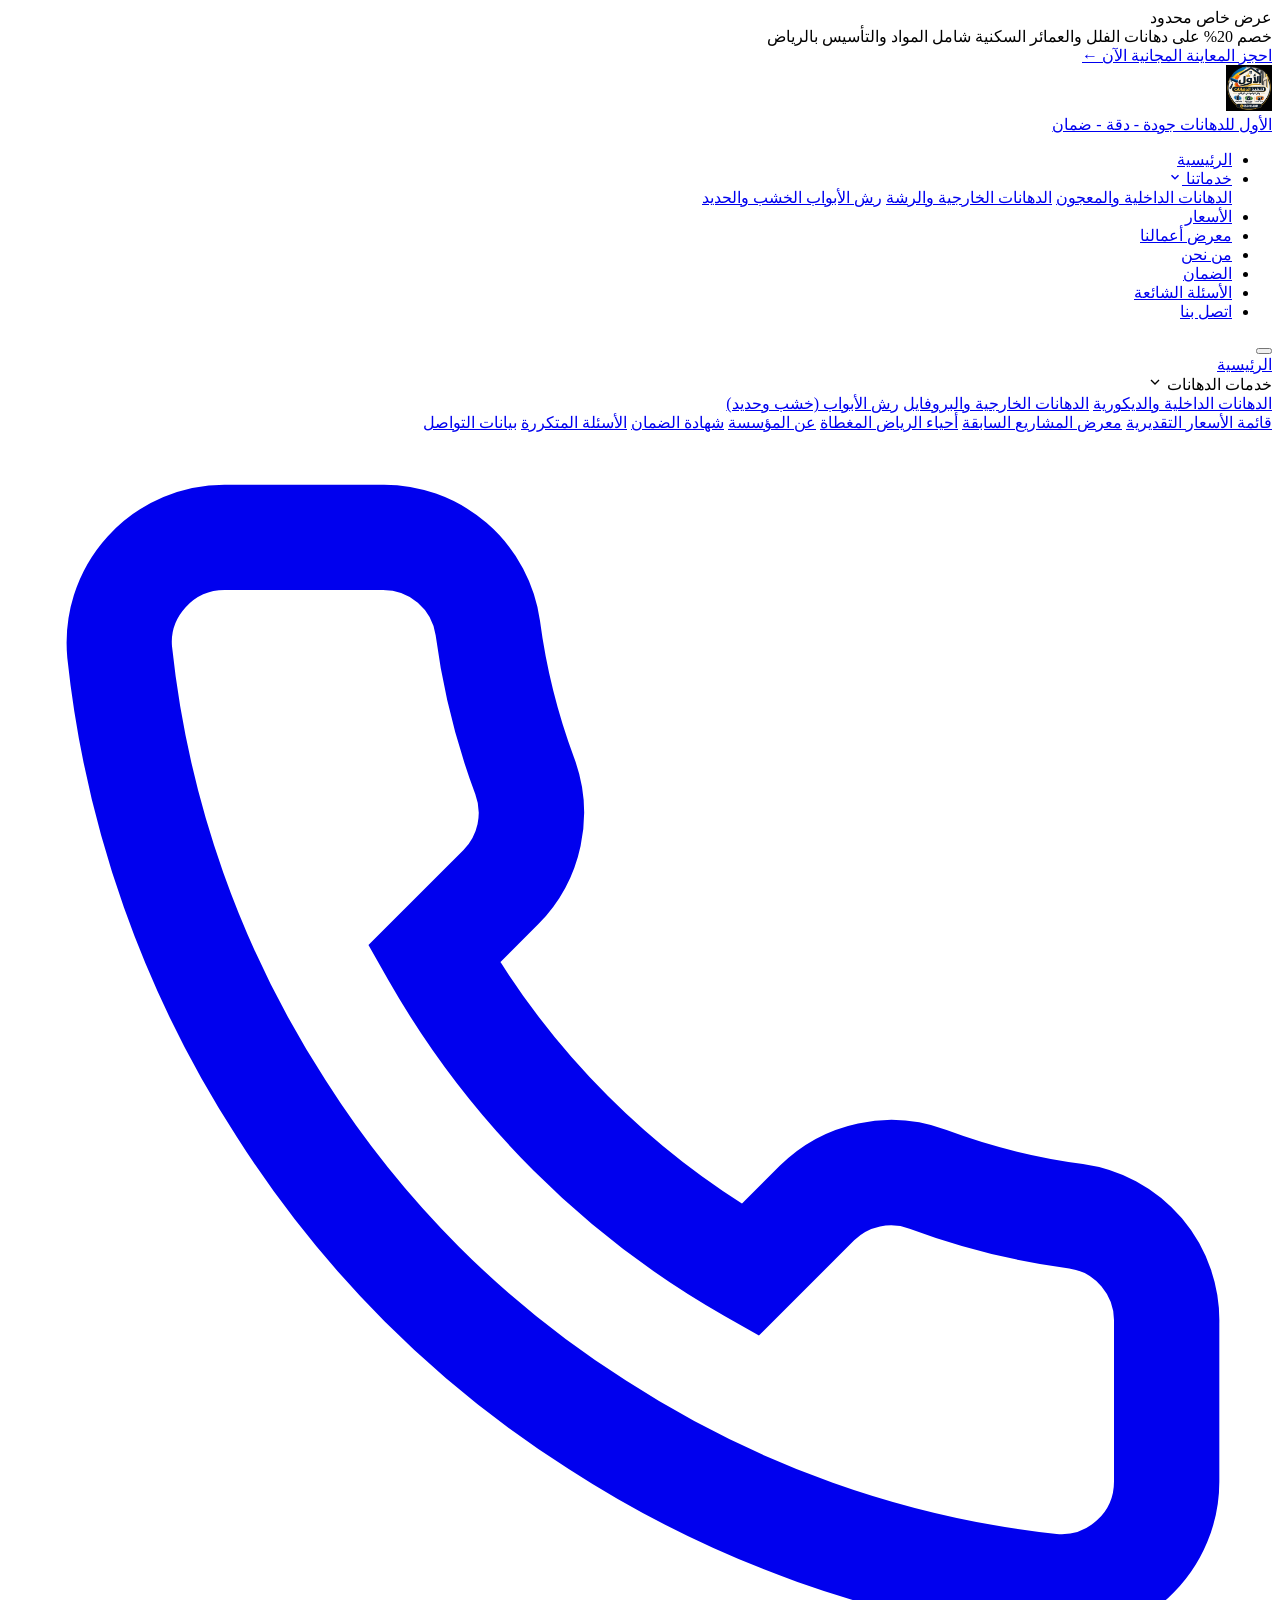
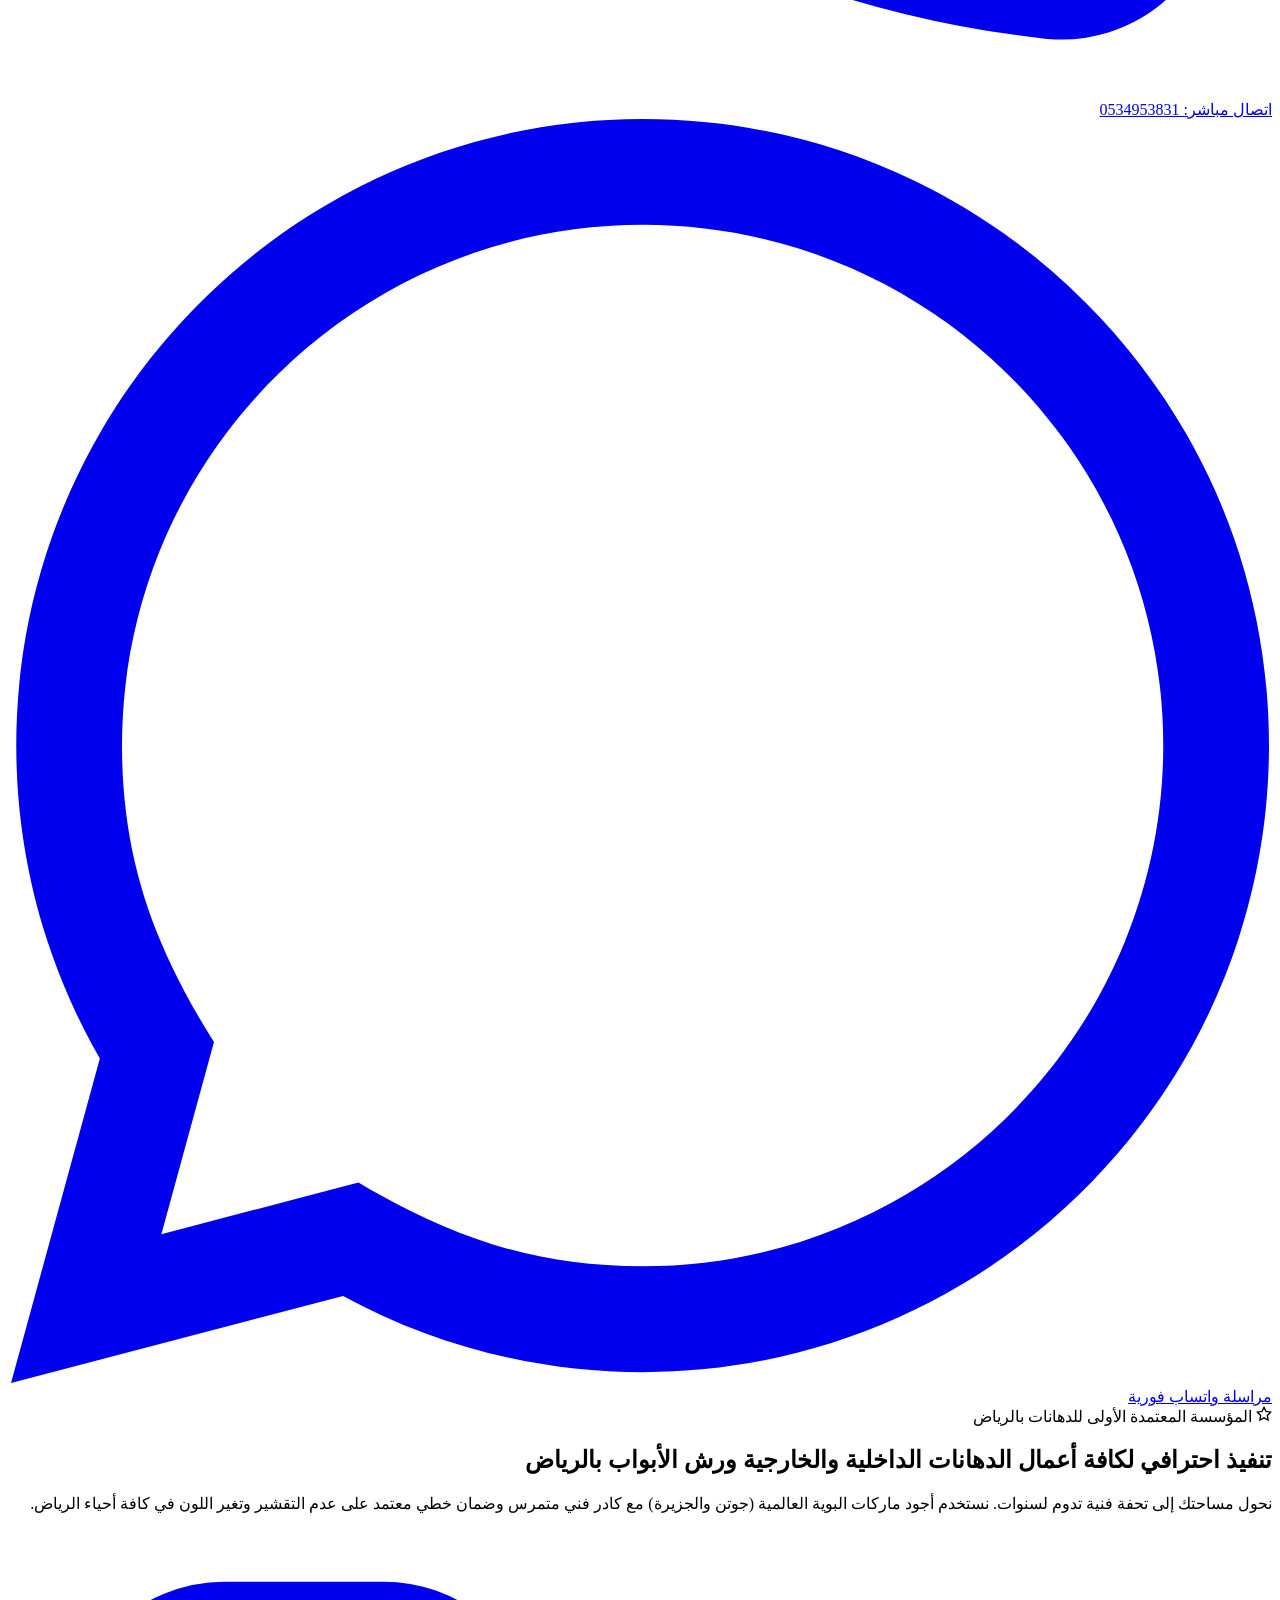
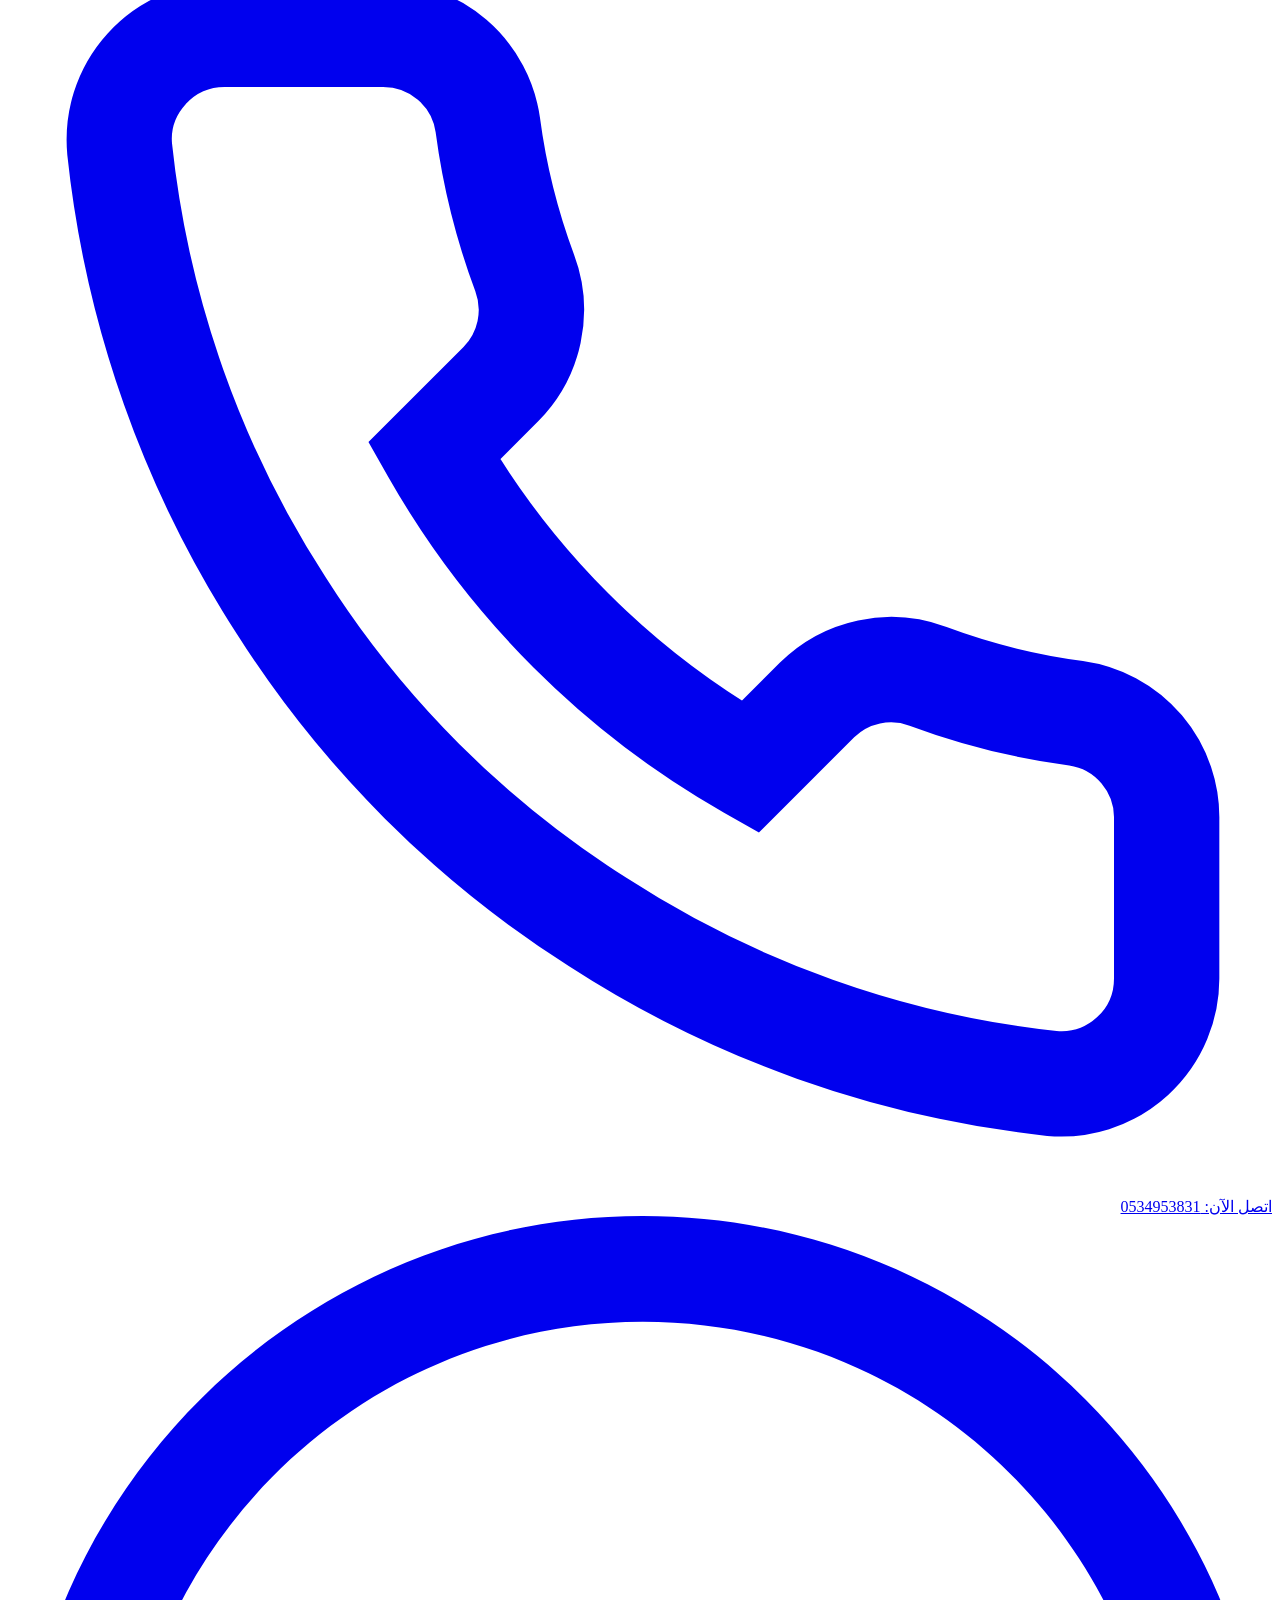
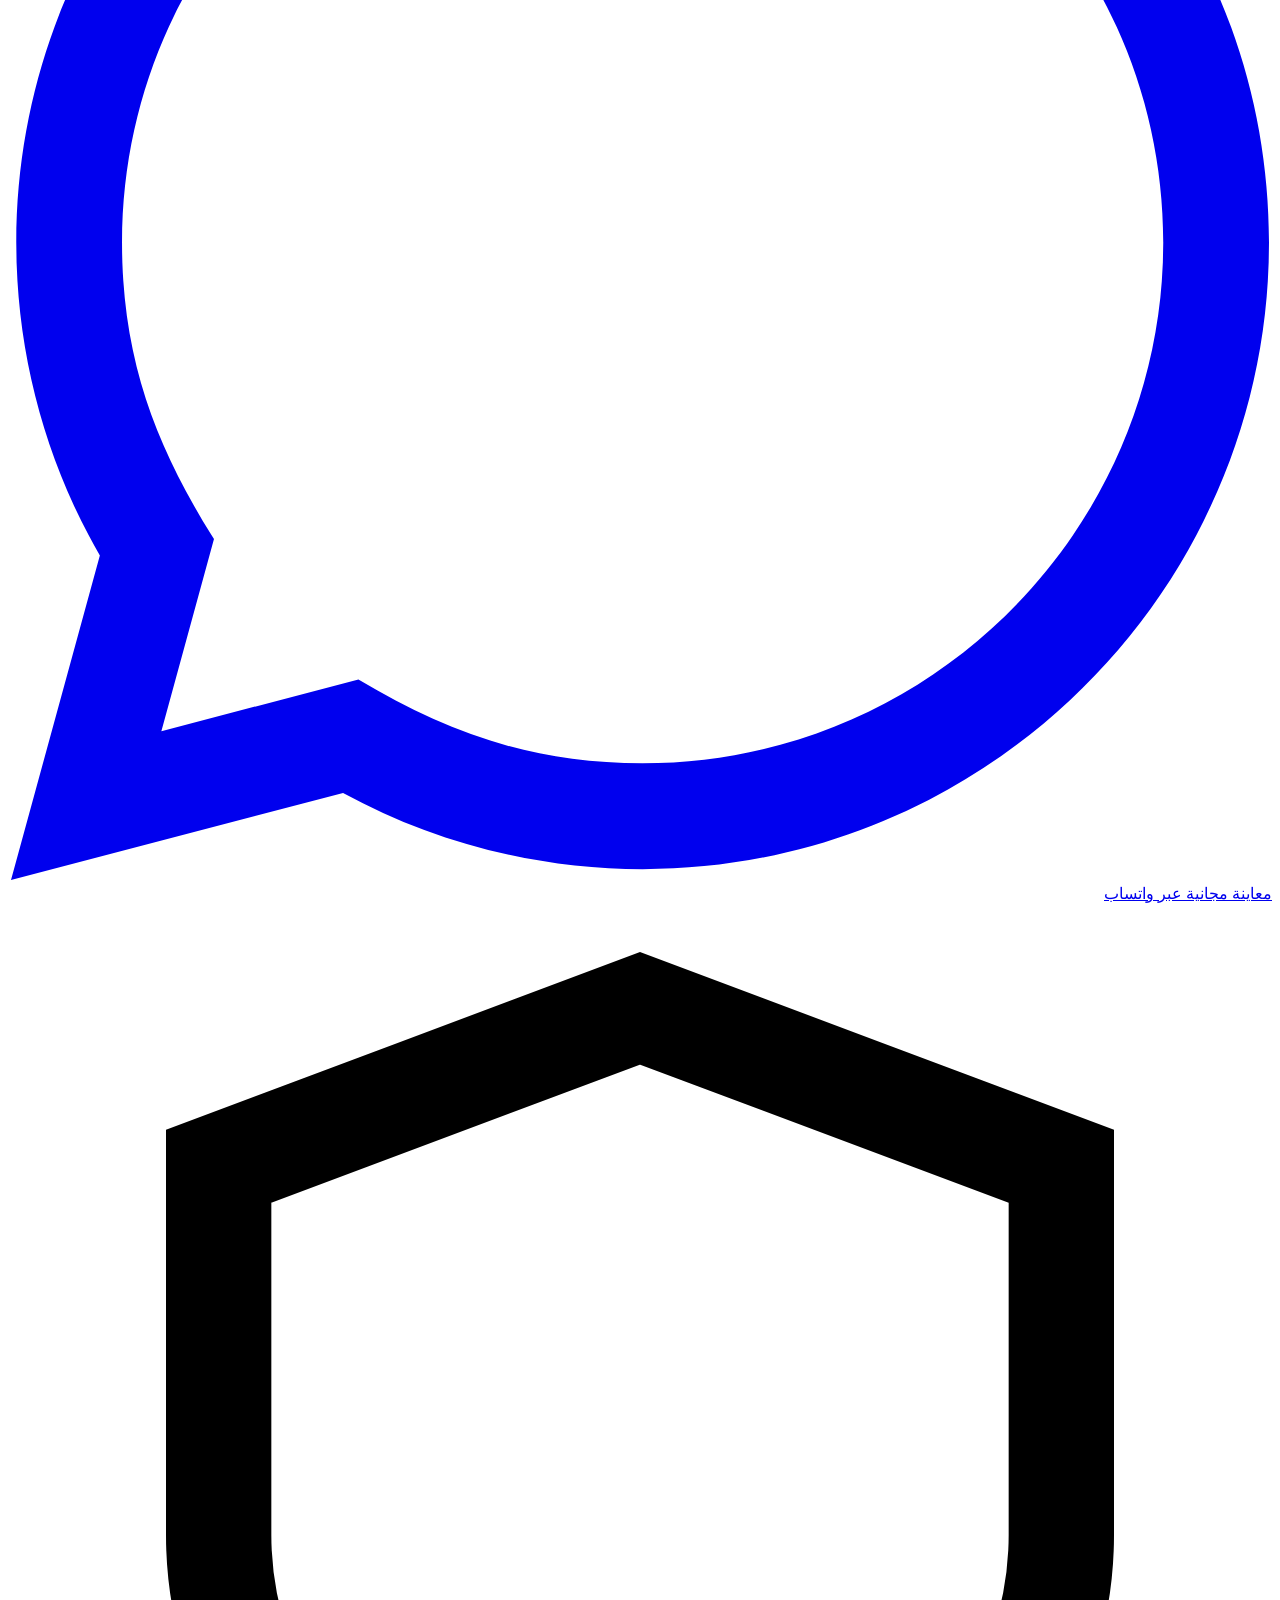
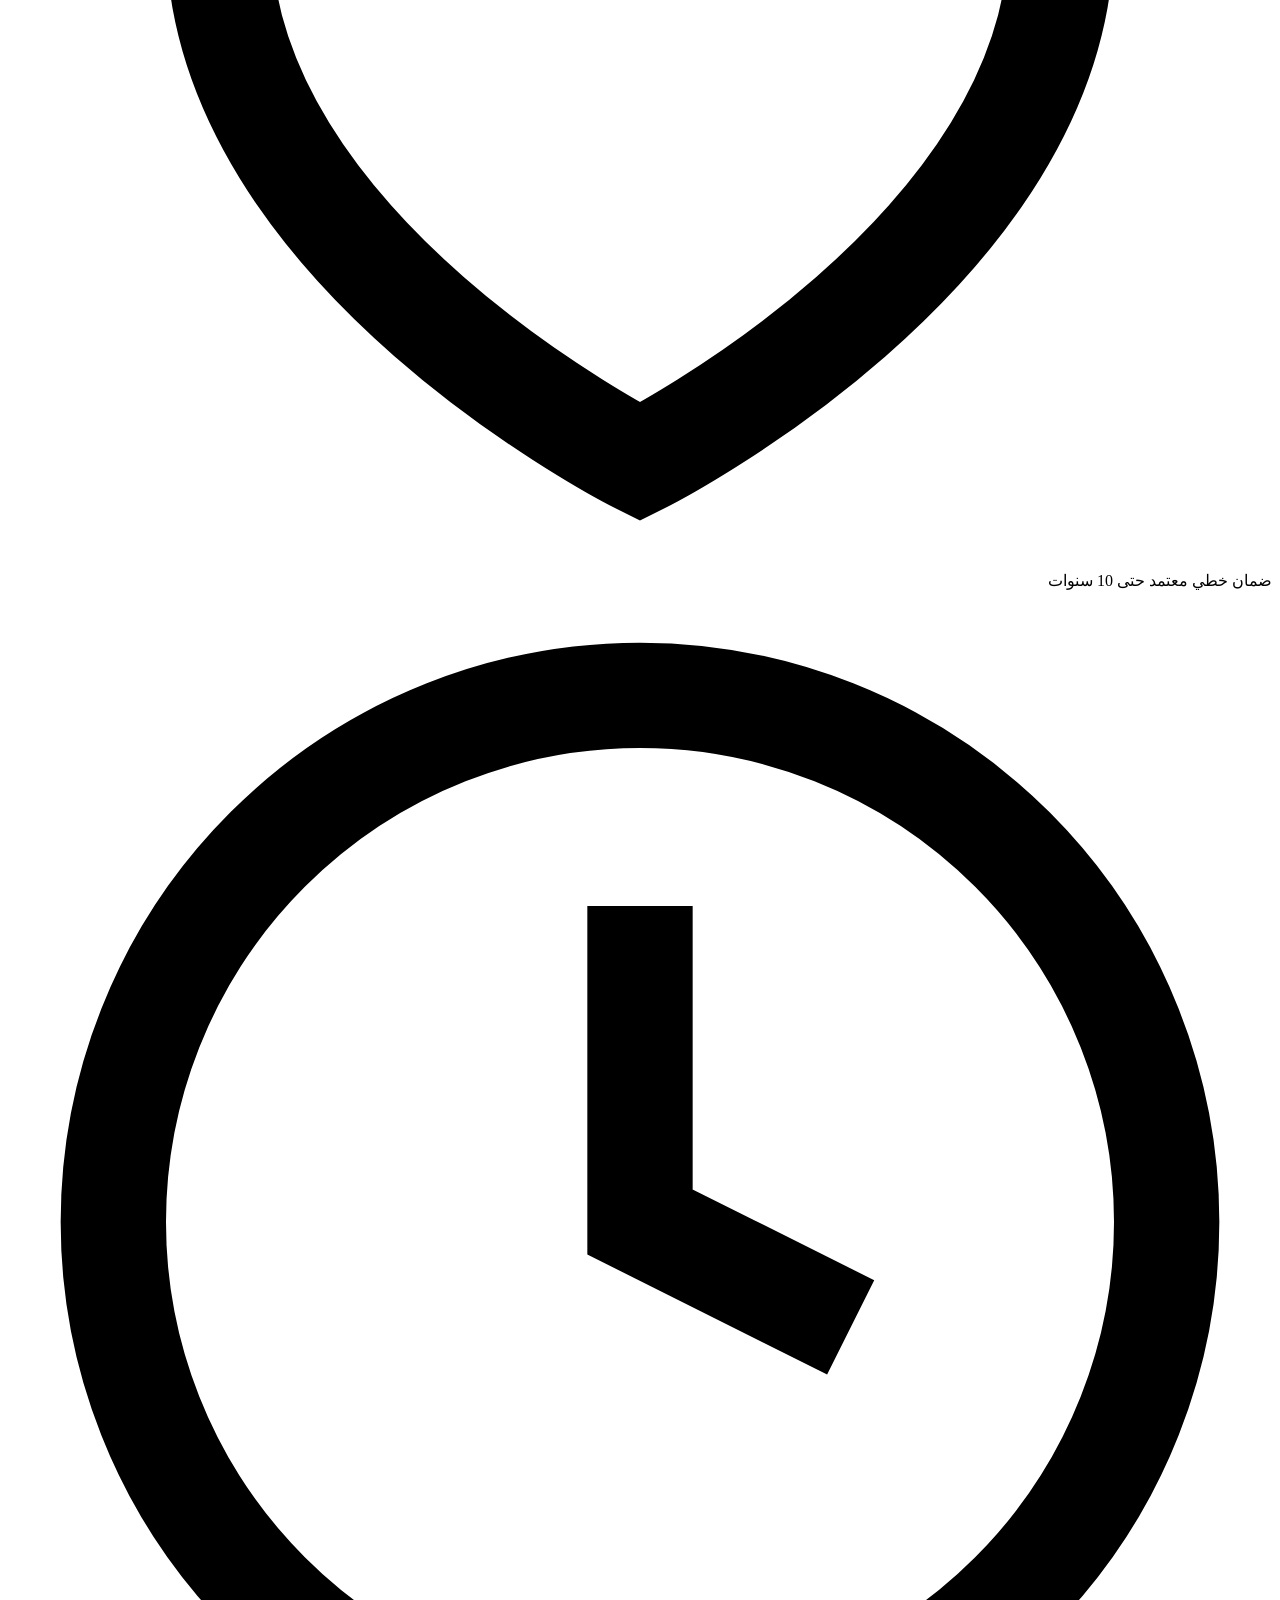
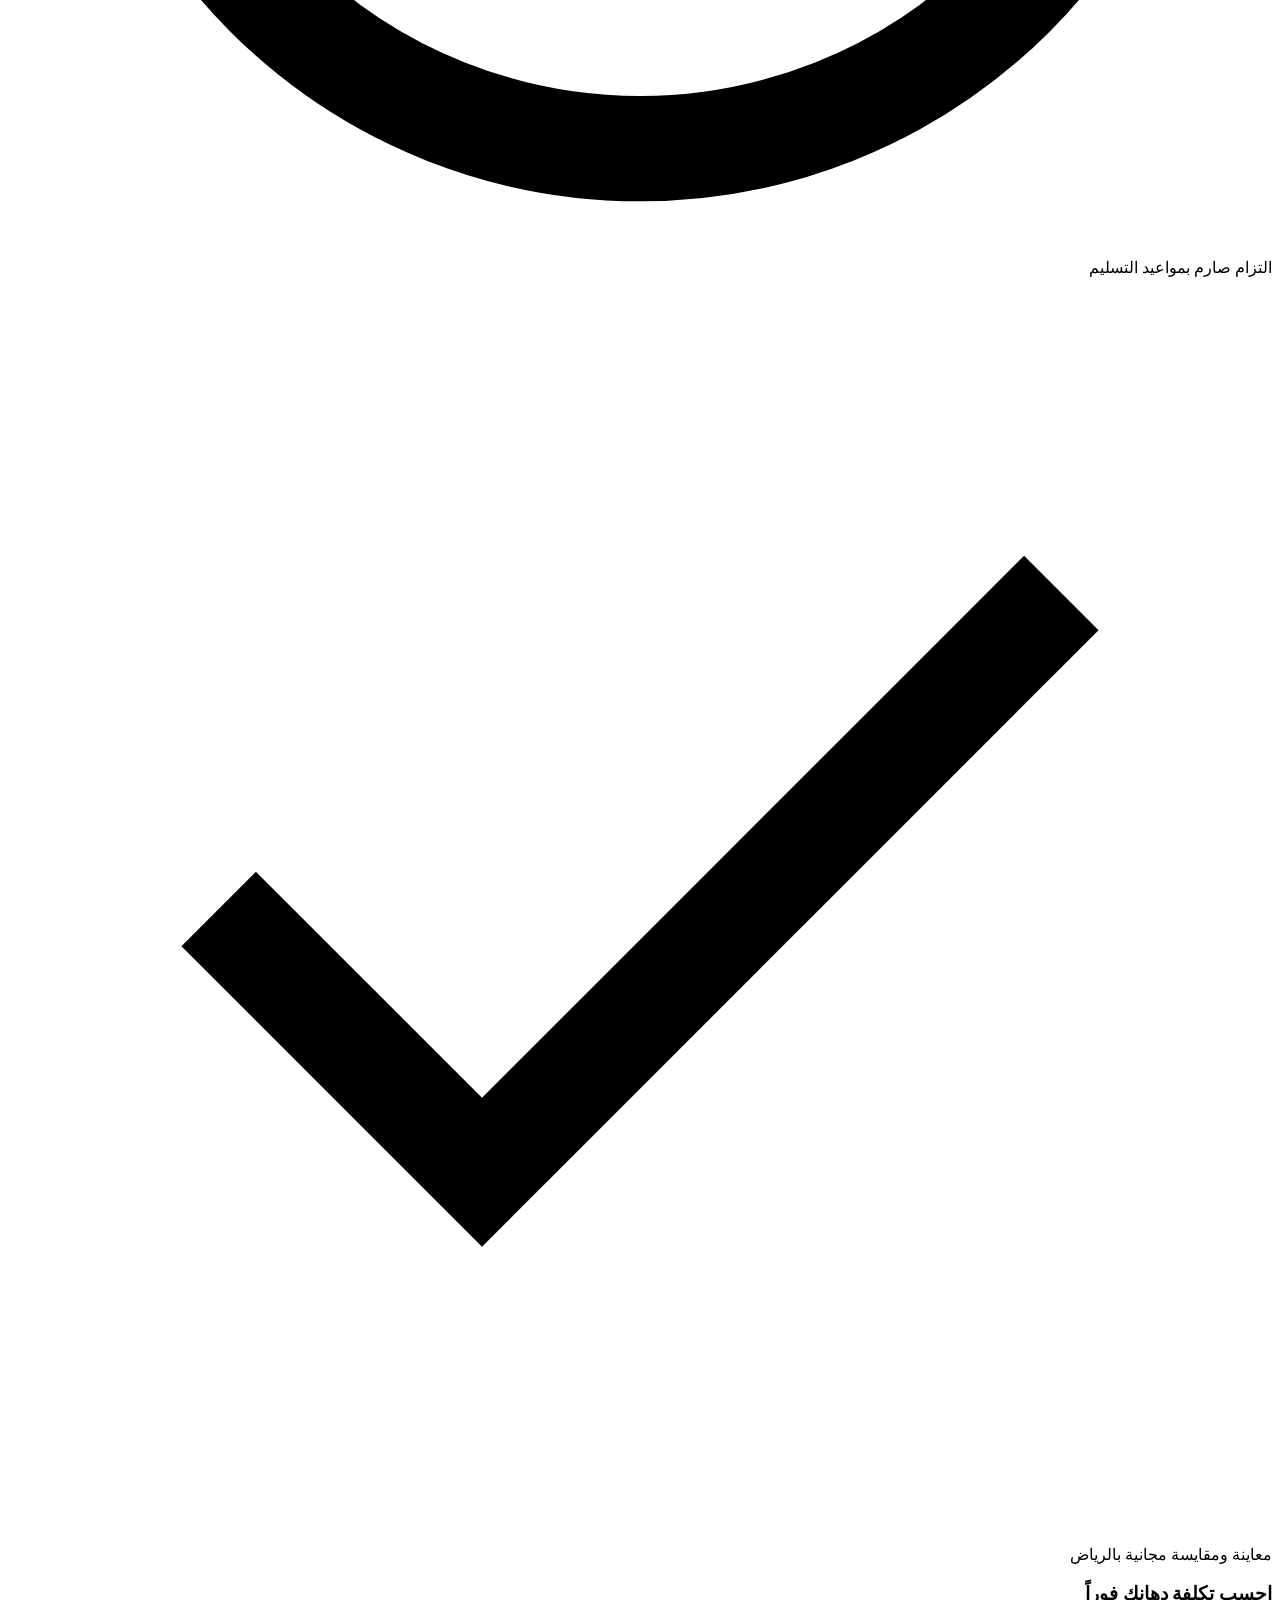
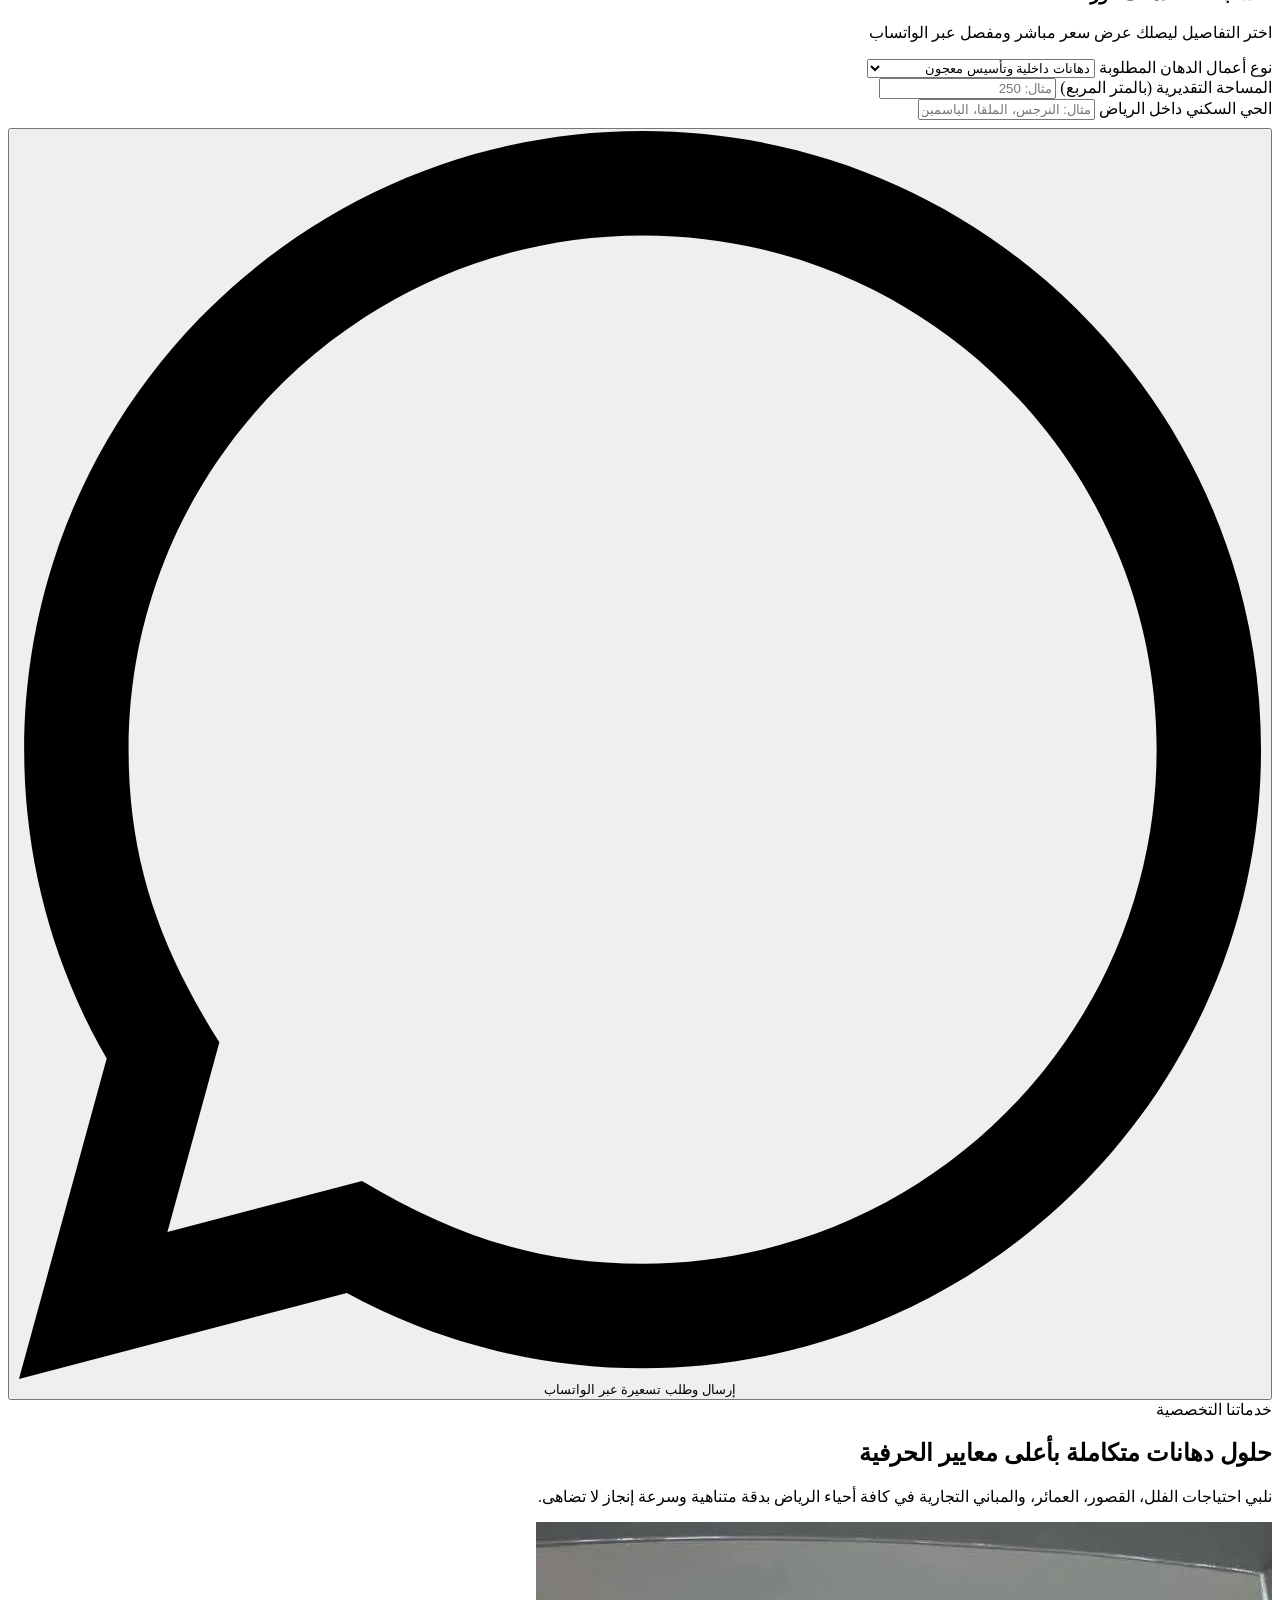
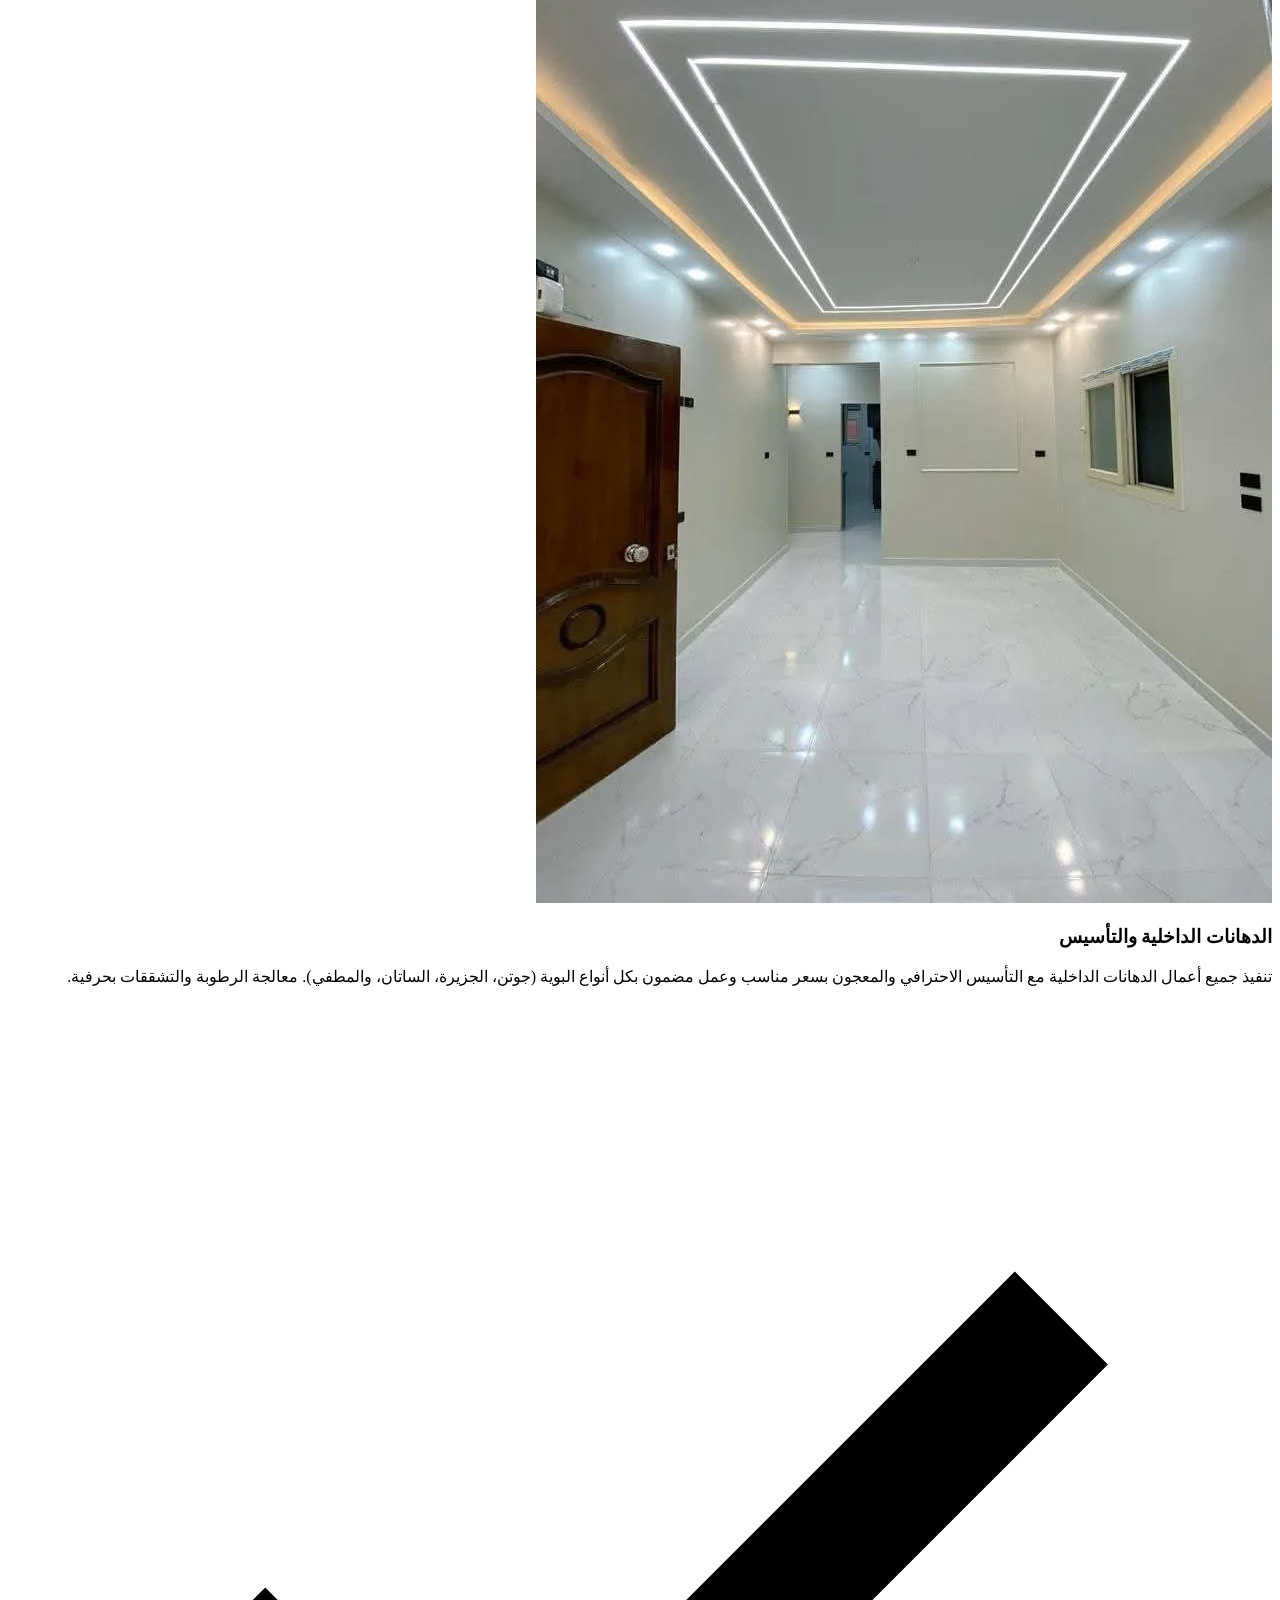
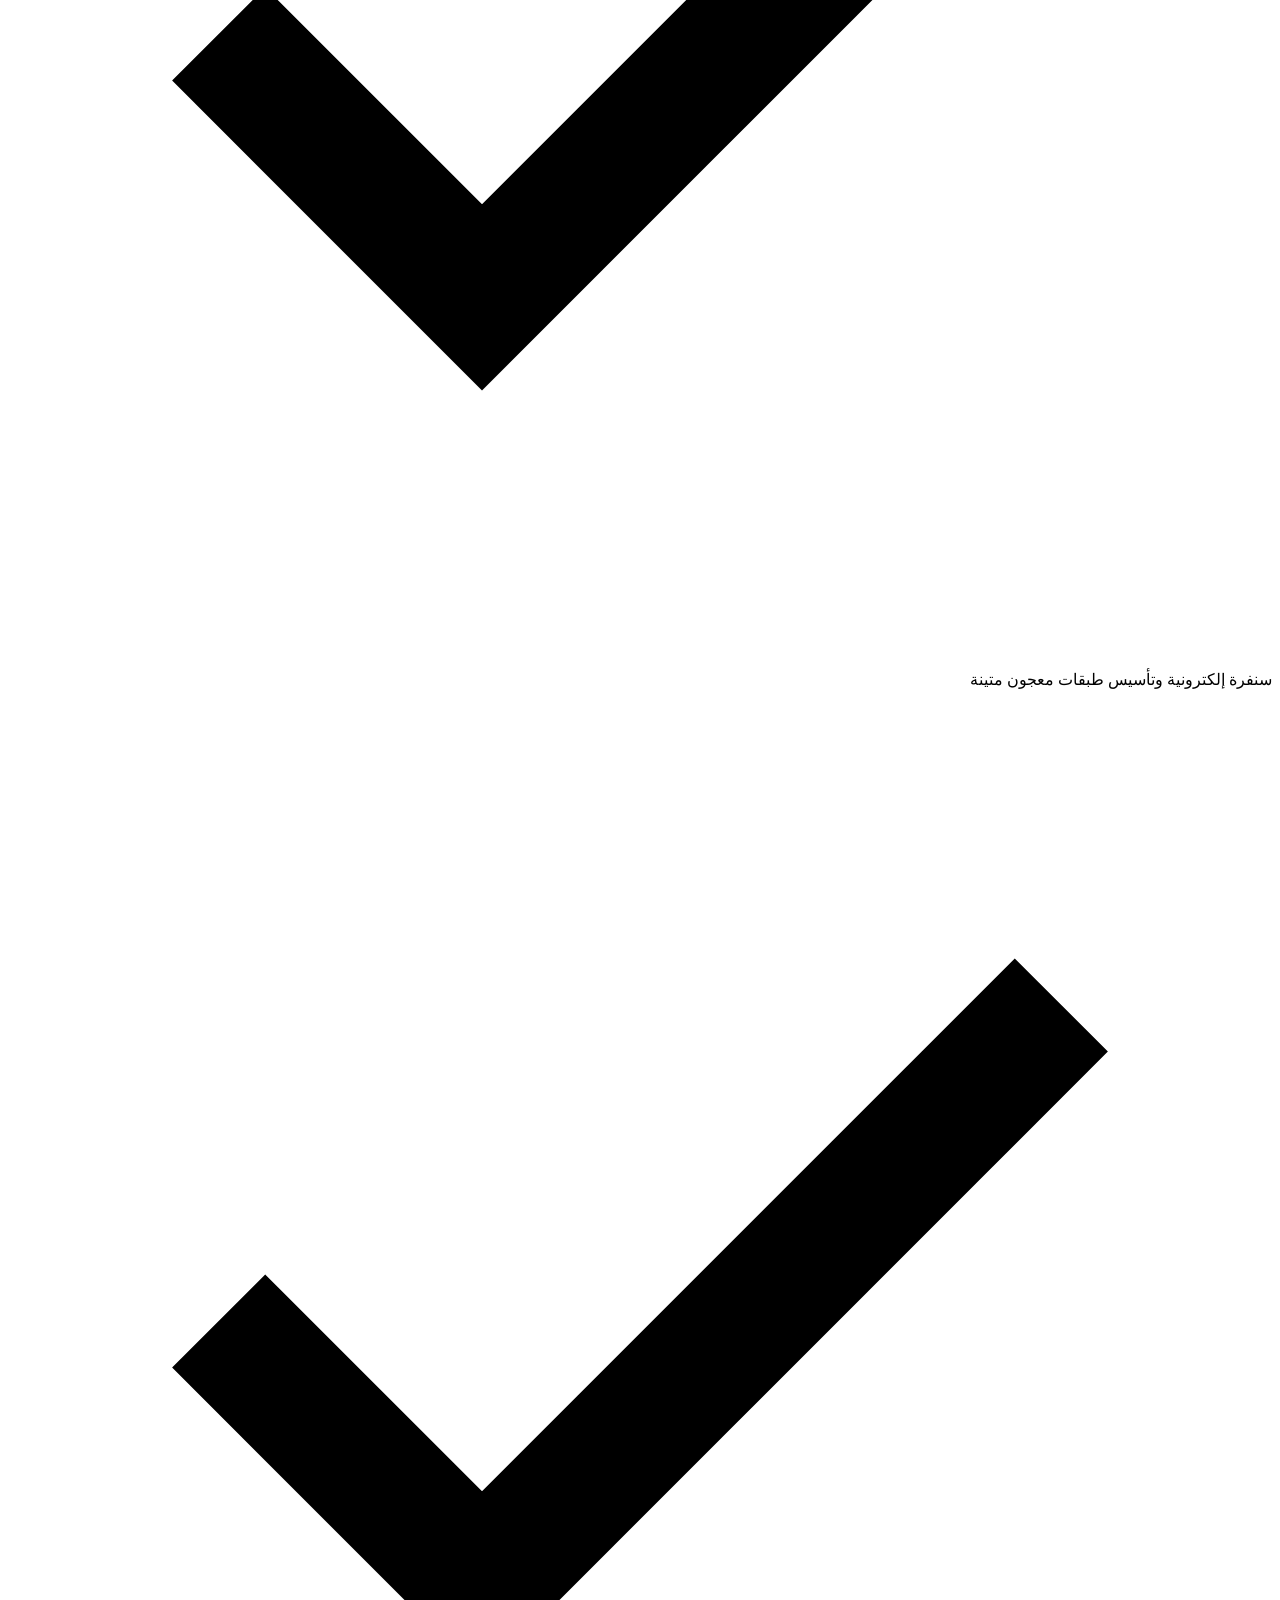
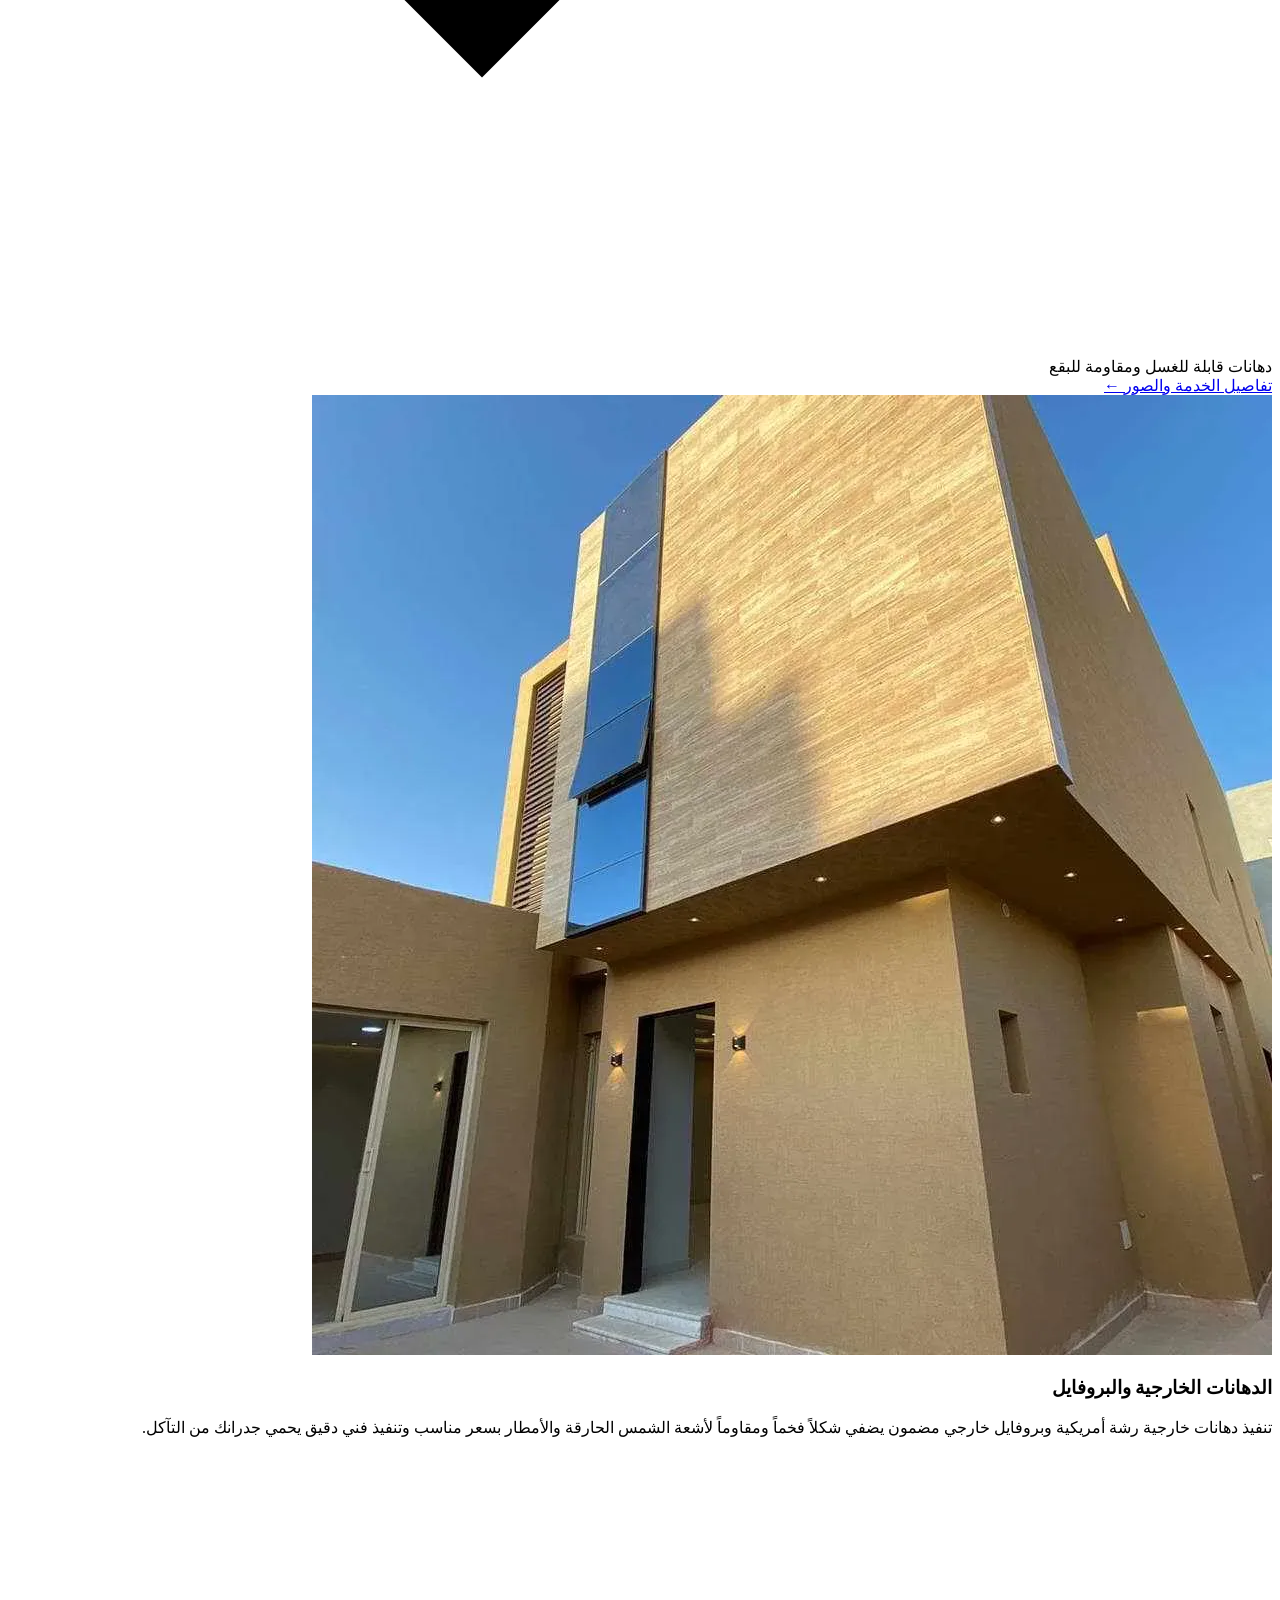
==== index.html @ f6f7da15 "Update print statement from 'Hello' to 'Goodbye'" ====
<!DOCTYPE html>
<html lang="ar" dir="rtl">
<head>
  <meta charset="UTF-8">
  <meta name="viewport" content="width=device-width, initial-scale=1.0, maximum-scale=5.0">
  <title>الأول لتنفيذ الدهانات بالرياض | دهانات داخلية وخارجية ورش أبواب</title>
  <meta name="description" content="مؤسسة الأول لتنفيذ كافة أعمال الدهانات الداخلية والخارجية ورش الأبواب في الرياض بأعلى جودة وضمان معتمد. معلم دهانات فلبيني وباكستاني محترف بأسعار تنافسية.">
  <meta name="keywords" content="دهانات الرياض, معلم دهانات بالرياض, دهانات جوتن الرياض, دهانات داخلية, دهانات خارجية بروفايل, رش ابواب خشب وحديد, فني بوية شمال الرياض">
  <meta name="robots" content="index, follow">
  <link rel="canonical" href="https://painting-riyadh.pages.dev/">

  <!-- Open Graph / WhatsApp Preview -->
  <meta property="og:type" content="business.business">
  <meta property="og:title" content="الأول لتنفيذ الدهانات بكل أنواعها في الرياض">
  <meta property="og:description" content="تنفيذ دهانات داخلية وخارجية ورش أبواب بأعلى معايير الجودة والضمان في جميع أحياء الرياض.">
  <meta property="og:url" content="https://painting-riyadh.pages.dev/">
  <meta property="og:image" content="https://painting-riyadh.pages.dev/images/logo_result.webp">
  <meta property="og:image:width" content="600">
  <meta property="og:image:height" content="600">
  <meta property="og:locale" content="ar_SA">

  <!-- Twitter Cards -->
  <meta name="twitter:card" content="summary_large_image">
  <meta name="twitter:title" content="الأول لتنفيذ الدهانات بكل أنواعها في الرياض">
  <meta name="twitter:description" content="أفضل مقاول ومعلم دهانات بالرياض. دقة بالمواعيد وضمان كتابي على كافة الأعمال.">
  <meta name="twitter:image" content="https://painting-riyadh.pages.dev/images/logo_result.webp">

  <!-- Icons & CSS -->
  <link rel="icon" type="image/webp" href="/images/logo_result.webp">
  <link rel="apple-touch-icon" href="/images/logo_result.webp">
  <link rel="manifest" href="/manifest.json">
  <link rel="stylesheet" href="/style.css">

  <!-- Structured Data (JSON-LD) -->
  <script type="application/ld+json">
  {
    "@context": "https://schema.org",
    "@type": "HomeAndConstructionBusiness",
    "name": "الأول لتنفيذ الدهانات بكل أنواعها في الرياض",
    "image": "https://painting-riyadh.pages.dev/images/logo_result.webp",
    "telephone": "+966534953831",
    "url": "https://painting-riyadh.pages.dev/",
    "priceRange": "$$",
    "address": {
      "@type": "PostalAddress",
      "streetAddress": "طريق أنس بن مالك، الصحافة",
      "addressLocality": "الرياض",
      "addressRegion": "منطقة الرياض",
      "postalCode": "13321",
      "addressCountry": "SA"
    },
    "geo": {
      "@type": "GeoCoordinates",
      "latitude": 24.774265,
      "longitude": 46.738586
    },
    "openingHoursSpecification": {
      "@type": "OpeningHoursSpecification",
      "dayOfWeek": ["Saturday", "Sunday", "Monday", "Tuesday", "Wednesday", "Thursday", "Friday"],
      "opens": "07:00",
      "closes": "23:00"
    },
    "aggregateRating": {
      "@type": "AggregateRating",
      "ratingValue": "4.9",
      "reviewCount": "218",
      "bestRating": "5",
      "worstRating": "1"
    }
  }
  </script>
</head>
<body>

  <!-- شريط الإعلان العلوي -->
  <div class="top-bar">
    <div class="container top-bar-content">
      <div class="top-bar-badge">عرض خاص محدود</div>
      <div>خصم 20% على دهانات الفلل والعمائر السكنية شامل المواد والتأسيس بالرياض</div>
      <a href="https://wa.me/966534953831?text=مرحباً،%20أود%20الاستفادة%20من%20عرض%20الخصم%2020%%20على%20الدهانات" 
         class="top-bar-link" onclick="handleTrackedWhatsApp(event, 'مرحباً، أود الاستفادة من خصم 20% على الدهانات بالرياض')">
        احجز المعاينة المجانية الآن &larr;
      </a>
    </div>
  </div>

  <!-- ترويسة الموقع والقائمة -->
  <header class="site-header">
    <div class="container header-container">
      <a href="/" class="brand-logo" aria-label="الرئيسية - الأول لتنفيذ الدهانات">
        <img src="/images/logo_result.webp" alt="شعار مؤسسة الأول لتنفيذ الدهانات بالرياض" width="46" height="46">
        <div class="brand-title">
          <span class="brand-name">الأول للدهانات</span>
          <span class="brand-tagline">جودة - دقة - ضمان</span>
        </div>
      </a>

      <!-- قائمة الديسكتوب -->
      <nav aria-label="القائمة الرئيسية">
        <ul class="nav-desktop">
          <li><a href="/" class="nav-link active">الرئيسية</a></li>
          <li>
            <a href="javascript:void(0)" class="nav-link" aria-haspopup="true">
              خدماتنا
              <svg class="dropdown-chevron" width="14" height="14" viewBox="0 0 24 24" fill="none" stroke="currentColor" stroke-width="2.5"><polyline points="6 9 12 15 18 9"></polyline></svg>
            </a>
            <div class="dropdown-menu">
              <a href="/interior-paint.html" class="dropdown-link">الدهانات الداخلية والمعجون</a>
              <a href="/exterior-paint.html" class="dropdown-link">الدهانات الخارجية والرشة</a>
              <a href="/door-paint.html" class="dropdown-link">رش الأبواب الخشب والحديد</a>
            </div>
          </li>
          <li><a href="/prices.html" class="nav-link">الأسعار</a></li>
          <li><a href="/our-works.html" class="nav-link">معرض أعمالنا</a></li>
          <li><a href="/about-us.html" class="nav-link">من نحن</a></li>
          <li><a href="/warranty.html" class="nav-link">الضمان</a></li>
          <li><a href="/faq.html" class="nav-link">الأسئلة الشائعة</a></li>
          <li><a href="/contact-us.html" class="nav-link">اتصل بنا</a></li>
        </ul>
      </nav>

      <!-- زر فتح قائمة الجوال -->
      <button class="menu-toggle" id="menuToggle" aria-label="فتح القائمة الرئيسية" aria-expanded="false">
        <span class="bar"></span>
        <span class="bar"></span>
        <span class="bar"></span>
      </button>
    </div>
  </header>

  <!-- خلفية ودرج الجوال -->
  <div class="drawer-backdrop" id="drawerBackdrop"></div>
  <aside class="mobile-drawer" id="mobileDrawer">
    <div class="mobile-nav-list">
      <a href="/" class="mobile-nav-link active">الرئيسية</a>
      <div>
        <div class="mobile-nav-link mobile-accordion-toggle" id="mobileServicesToggle">
          <span>خدمات الدهانات</span>
          <svg width="16" height="16" viewBox="0 0 24 24" fill="none" stroke="currentColor" stroke-width="2"><polyline points="6 9 12 15 18 9"></polyline></svg>
        </div>
        <div class="mobile-accordion-content" id="mobileServicesList">
          <a href="/interior-paint.html">الدهانات الداخلية والديكورية</a>
          <a href="/exterior-paint.html">الدهانات الخارجية والبروفايل</a>
          <a href="/door-paint.html">رش الأبواب (خشب وحديد)</a>
        </div>
      </div>
      <a href="/prices.html" class="mobile-nav-link">قائمة الأسعار التقديرية</a>
      <a href="/our-works.html" class="mobile-nav-link">معرض المشاريع السابقة</a>
      <a href="/city-landing.html" class="mobile-nav-link">أحياء الرياض المغطاة</a>
      <a href="/about-us.html" class="mobile-nav-link">عن المؤسسة</a>
      <a href="/warranty.html" class="mobile-nav-link">شهادة الضمان</a>
      <a href="/faq.html" class="mobile-nav-link">الأسئلة المتكررة</a>
      <a href="/contact-us.html" class="mobile-nav-link">بيانات التواصل</a>
    </div>

    <div class="mobile-drawer-cta">
      <a href="tel:+966534953831" class="btn btn-call" onclick="handleTrackedCall(event)">
        <svg viewBox="0 0 24 24" fill="none" stroke="currentColor" stroke-width="2"><path d="M22 16.92v3a2 2 0 0 1-2.18 2 19.79 19.79 0 0 1-8.63-3.07 19.5 19.5 0 0 1-6-6 19.79 19.79 0 0 1-3.07-8.67A2 2 0 0 1 4.11 2h3a2 2 0 0 1 2 1.72 12.84 12.84 0 0 0 .7 2.81 2 2 0 0 1-.45 2.11L8.09 9.91a16 16 0 0 0 6 6l1.27-1.27a2 2 0 0 1 2.11-.45 12.84 12.84 0 0 0 2.81.7A2 2 0 0 1 22 16.92z"></path></svg>
        اتصال مباشر: 0534953831
      </a>
      <a href="https://wa.me/966534953831?text=مرحباً،%20أود%20طلب%20معاينة%20دهان%20بالرياض" class="btn btn-whatsapp" onclick="handleTrackedWhatsApp(event, 'مرحباً، أود الاستفسار وطلب معاينة بالرياض')">
        <svg viewBox="0 0 24 24" fill="currentColor"><path d="M.057 24l1.687-6.163c-1.041-1.804-1.588-3.849-1.587-5.946.003-6.556 5.338-11.891 11.893-11.891 3.181.001 6.167 1.24 8.413 3.488 2.245 2.248 3.481 5.236 3.48 8.414-.003 6.557-5.338 11.892-11.893 11.892-1.99-.001-3.951-.5-5.688-1.448l-6.305 1.654zm6.597-3.807c1.676.995 3.276 1.591 5.392 1.592 5.448 0 9.886-4.434 9.889-9.885.002-5.462-4.415-9.89-9.881-9.892-5.452 0-9.887 4.434-9.889 9.884-.001 2.225.651 3.891 1.746 5.634l-.999 3.648 3.742-.981z"/></svg>
        مراسلة واتساب فورية
      </a>
    </div>
  </aside>

  <main>
    <!-- قسم الهيرو التسويقي مع حاسبة التسعيرة الفورية -->
    <section class="hero-section">
      <div class="container hero-grid">
        <div class="hero-content">
          <div class="hero-badge">
            <svg width="16" height="16" viewBox="0 0 24 24" fill="none" stroke="currentColor" stroke-width="2"><path d="M12 2l3.09 6.26L22 9.27l-5 4.87 1.18 6.88L12 17.77l-6.18 3.25L7 14.14 2 9.27l6.91-1.01L12 2z"></path></svg>
            المؤسسة المعتمدة الأولى للدهانات بالرياض
          </div>
          <h1 class="hero-title">
            تنفيذ احترافي لكافة أعمال <span>الدهانات الداخلية والخارجية</span> ورش الأبواب بالرياض
          </h1>
          <p class="hero-desc">
            نحول مساحتك إلى تحفة فنية تدوم لسنوات. نستخدم أجود ماركات البوية العالمية (جوتن والجزيرة) مع كادر فني متمرس وضمان خطي معتمد على عدم التقشير وتغير اللون في كافة أحياء الرياض.
          </p>

          <div class="hero-ctas">
            <a href="tel:+966534953831" class="btn btn-call" onclick="handleTrackedCall(event)">
              <svg viewBox="0 0 24 24" fill="none" stroke="currentColor" stroke-width="2"><path d="M22 16.92v3a2 2 0 0 1-2.18 2 19.79 19.79 0 0 1-8.63-3.07 19.5 19.5 0 0 1-6-6 19.79 19.79 0 0 1-3.07-8.67A2 2 0 0 1 4.11 2h3a2 2 0 0 1 2 1.72 12.84 12.84 0 0 0 .7 2.81 2 2 0 0 1-.45 2.11L8.09 9.91a16 16 0 0 0 6 6l1.27-1.27a2 2 0 0 1 2.11-.45 12.84 12.84 0 0 0 2.81.7A2 2 0 0 1 22 16.92z"></path></svg>
              اتصل الآن: 0534953831
            </a>
            <a href="https://wa.me/966534953831?text=مرحباً،%20أرغب%20في%20معاينة%20موقع%20للدهانات%20بالرياض" class="btn btn-whatsapp" onclick="handleTrackedWhatsApp(event, 'مرحباً، أرغب في معاينة مجانية لدهانات منزلي بالرياض')">
              <svg viewBox="0 0 24 24" fill="currentColor"><path d="M.057 24l1.687-6.163c-1.041-1.804-1.588-3.849-1.587-5.946.003-6.556 5.338-11.891 11.893-11.891 3.181.001 6.167 1.24 8.413 3.488 2.245 2.248 3.481 5.236 3.48 8.414-.003 6.557-5.338 11.892-11.893 11.892-1.99-.001-3.951-.5-5.688-1.448l-6.305 1.654zm6.597-3.807c1.676.995 3.276 1.591 5.392 1.592 5.448 0 9.886-4.434 9.889-9.885.002-5.462-4.415-9.89-9.881-9.892-5.452 0-9.887 4.434-9.889 9.884-.001 2.225.651 3.891 1.746 5.634l-.999 3.648 3.742-.981z"/></svg>
              معاينة مجانية عبر واتساب
            </a>
          </div>

          <!-- بطاقات الثقة السريعة -->
          <div class="trust-badges-hero">
            <div class="trust-badge-item">
              <svg viewBox="0 0 24 24" fill="none" stroke="currentColor" stroke-width="2"><path d="M12 22s8-4 8-10V5l-8-3-8 3v7c0 6 8 10 8 10z"></path></svg>
              <div class="trust-badge-text">ضمان خطي معتمد حتى 10 سنوات</div>
            </div>
            <div class="trust-badge-item">
              <svg viewBox="0 0 24 24" fill="none" stroke="currentColor" stroke-width="2"><circle cx="12" cy="12" r="10"></circle><polyline points="12 6 12 12 16 14"></polyline></svg>
              <div class="trust-badge-text">التزام صارم بمواعيد التسليم</div>
            </div>
            <div class="trust-badge-item">
              <svg viewBox="0 0 24 24" fill="none" stroke="currentColor" stroke-width="2"><path d="M20 6L9 17l-5-5"></path></svg>
              <div class="trust-badge-text">معاينة ومقايسة مجانية بالرياض</div>
            </div>
          </div>
        </div>

        <!-- بطاقة نموذج طلب تسعيرة فورية للمتر -->
        <div class="hero-quote-card">
          <div class="quote-card-header">
            <h3>احسب تكلفة دهانك فوراً</h3>
            <p>اختر التفاصيل ليصلك عرض سعر مباشر ومفصل عبر الواتساب</p>
          </div>
          <form class="quote-form" id="quickQuoteForm">
            <div class="form-group">
              <label class="form-label" for="formService">نوع أعمال الدهان المطلوبة</label>
              <select id="formService" class="form-select" required>
                <option value="دهانات داخلية وتأسيس معجون">دهانات داخلية وتأسيس معجون</option>
                <option value="دهانات خارجية وبروفايل ورشة أمريكية">دهانات خارجية وبروفايل ورشة أمريكية</option>
                <option value="رش وتجديد أبواب خشب وناري">رش وتجديد أبواب (خشب / حديد)</option>
                <option value="تشطيب وترميم كامل للفيلا / الشقة">تشطيب وترميم كامل للفيلا أو الشقة</option>
              </select>
            </div>
            <div class="form-group">
              <label class="form-label" for="formArea">المساحة التقديرية (بالمتر المربع)</label>
              <input type="number" id="formArea" class="form-input" placeholder="مثال: 250" min="10" required>
            </div>
            <div class="form-group">
              <label class="form-label" for="formDistrict">الحي السكني داخل الرياض</label>
              <input type="text" id="formDistrict" class="form-input" placeholder="مثال: النرجس، الملقا، الياسمين" required>
            </div>
            <button type="submit" class="btn btn-primary" style="width: 100%; margin-top: 0.5rem;">
              <svg viewBox="0 0 24 24" fill="currentColor"><path d="M.057 24l1.687-6.163c-1.041-1.804-1.588-3.849-1.587-5.946.003-6.556 5.338-11.891 11.893-11.891 3.181.001 6.167 1.24 8.413 3.488 2.245 2.248 3.481 5.236 3.48 8.414-.003 6.557-5.338 11.892-11.893 11.892-1.99-.001-3.951-.5-5.688-1.448l-6.305 1.654zm6.597-3.807c1.676.995 3.276 1.591 5.392 1.592 5.448 0 9.886-4.434 9.889-9.885.002-5.462-4.415-9.89-9.881-9.892-5.452 0-9.887 4.434-9.889 9.884-.001 2.225.651 3.891 1.746 5.634l-.999 3.648 3.742-.981z"/></svg>
              إرسال وطلب تسعيرة عبر الواتساب
            </button>
          </form>
        </div>
      </div>
    </section>

    <!-- قسم الخدمات الرئيسية الثلاث -->
    <section class="section">
      <div class="container">
        <div class="section-header">
          <span class="section-subtitle">خدماتنا التخصصية</span>
          <h2 class="section-title">حلول دهانات متكاملة بأعلى معايير الحرفية</h2>
          <p class="section-desc">نلبي احتياجات الفلل، القصور، العمائر، والمباني التجارية في كافة أحياء الرياض بدقة متناهية وسرعة إنجاز لا تضاهى.</p>
        </div>

        <div class="cards-grid">
          <!-- الخدمة 1: الدهانات الداخلية -->
          <article class="service-card">
            <div class="service-card-img">
              <img src="/images/interior-paint (1)_result.webp" alt="تنفيذ دهانات داخلية ومعجون في الرياض" loading="lazy">
            </div>
            <div class="service-card-body">
              <h3 class="service-card-title">الدهانات الداخلية والتأسيس</h3>
              <p class="service-card-desc">
                تنفيذ جميع أعمال الدهانات الداخلية مع التأسيس الاحترافي والمعجون بسعر مناسب وعمل مضمون بكل أنواع البوية (جوتن، الجزيرة، الساتان، والمطفي). معالجة الرطوبة والتشققات بحرفية.
              </p>
              <div class="service-card-features">
                <div class="service-card-feature-item">
                  <svg viewBox="0 0 24 24" fill="none" stroke="currentColor" stroke-width="2.5"><polyline points="20 6 9 17 4 12"></polyline></svg>
                  <span>سنفرة إلكترونية وتأسيس طبقات معجون متينة</span>
                </div>
                <div class="service-card-feature-item">
                  <svg viewBox="0 0 24 24" fill="none" stroke="currentColor" stroke-width="2.5"><polyline points="20 6 9 17 4 12"></polyline></svg>
                  <span>دهانات قابلة للغسل ومقاومة للبقع</span>
                </div>
              </div>
              <a href="/interior-paint.html" class="btn btn-outline" style="width: 100%;">تفاصيل الخدمة والصور &larr;</a>
            </div>
          </article>

          <!-- الخدمة 2: الدهانات الخارجية -->
          <article class="service-card">
            <div class="service-card-img">
              <img src="/images/Exterior-Painting(1)_result_result.webp" alt="دهانات بروفايل ورشة خارجية لواجهات المباني بالرياض" loading="lazy">
            </div>
            <div class="service-card-body">
              <h3 class="service-card-title">الدهانات الخارجية والبروفايل</h3>
              <p class="service-card-desc">
                تنفيذ دهانات خارجية رشة أمريكية وبروفايل خارجي مضمون يضفي شكلاً فخماً ومقاوماً لأشعة الشمس الحارقة والأمطار بسعر مناسب وتنفيذ فني دقيق يحمي جدرانك من التآكل.
              </p>
              <div class="service-card-features">
                <div class="service-card-feature-item">
                  <svg viewBox="0 0 24 24" fill="none" stroke="currentColor" stroke-width="2.5"><polyline points="20 6 9 17 4 12"></polyline></svg>
                  <span>مقاومة فائقة لحرارة صيف الرياض وعوامل التعرية</span>
                </div>
                <div class="service-card-feature-item">
                  <svg viewBox="0 0 24 24" fill="none" stroke="currentColor" stroke-width="2.5"><polyline points="20 6 9 17 4 12"></polyline></svg>
                  <span>رشة أمريكية وبروفايل عسيب وجوتن بمواصفات كود البناء</span>
                </div>
              </div>
              <a href="/exterior-paint.html" class="btn btn-outline" style="width: 100%;">تفاصيل الدهانات الخارجية &larr;</a>
            </div>
          </article>

          <!-- الخدمة 3: رش الأبواب -->
          <article class="service-card">
            <div class="service-card-img">
              <img src="/images/door-paint (1)_result.webp" alt="رش أبواب خشب وحديد بوية فرن وناري بالرياض" loading="lazy">
            </div>
            <div class="service-card-body">
              <h3 class="service-card-title">رش وتجديد الأبواب</h3>
              <p class="service-card-desc">
                رش أبواب وتجديدها، أبواب خشب وحديد دهان زيتي وناري ودوكو بدقة واحتراف عالي وبسعر مناسب ومخفض لكل أحياء الرياض لتعود كالجديدة تماماً بدون أي عيوب.
              </p>
              <div class="service-card-features">
                <div class="service-card-feature-item">
                  <svg viewBox="0 0 24 24" fill="none" stroke="currentColor" stroke-width="2.5"><polyline points="20 6 9 17 4 12"></polyline></svg>
                  <span>دهانات نارية مقاومة للخدش والتغير المناخي</span>
                </div>
                <div class="service-card-feature-item">
                  <svg viewBox="0 0 24 24" fill="none" stroke="currentColor" stroke-width="2.5"><polyline points="20 6 9 17 4 12"></polyline></svg>
                  <span>رش كمبروسر ناعم بدون آثار للفرشاة أو التكتل</span>
                </div>
              </div>
              <a href="/door-paint.html" class="btn btn-outline" style="width: 100%;">تفاصيل رش الأبواب &larr;</a>
            </div>
          </article>
        </div>
      </div>
    </section>

    <!-- قسم نماذج من الأعمال السابقة -->
    <section class="section section-alt">
      <div class="container">
        <div class="section-header">
          <span class="section-subtitle">إتقان على أرض الواقع</span>
          <h2 class="section-title">معرض صور مشاريعنا الحديثة في الرياض</h2>
          <p class="section-desc">صور حقيقية وغير معدلة من مواقع العمل التي قمنا بتسليمها لعملائنا في أحياء الرياض الراقية.</p>
        </div>

        <div class="gallery-grid">
          <div class="gallery-item">
            <img src="/images/interior-paint (2)_result.webp" alt="تشطيب دهان داخلي صالة فيلا بالرياض" loading="lazy">
            <div class="gallery-overlay"><span class="gallery-title">دهان داخلي ناعم - حي النرجس</span></div>
          </div>
          <div class="gallery-item">
            <img src="/images/Exterior-Painting(2)_result_result.webp" alt="واجهة فيلا بروفايل خارجي بالرياض" loading="lazy">
            <div class="gallery-overlay"><span class="gallery-title">رشة خارجية بروفايل - حي الملقا</span></div>
          </div>
          <div class="gallery-item">
            <img src="/images/door-paint (2)_result.webp" alt="تجديد باب خشب كلاسيك بالرياض" loading="lazy">
            <div class="gallery-overlay"><span class="gallery-title">رش باب خشب ناري - حي الياسمين</span></div>
          </div>
          <div class="gallery-item">
            <img src="/images/interior-paint (3)_result.webp" alt="تنسيق دهانات غرف نوم حديثة" loading="lazy">
            <div class="gallery-overlay"><span class="gallery-title">دهان جوتن فينوماستيك - حي الصحافة</span></div>
          </div>
        </div>

        <div style="text-align: center; margin-top: 2.5rem;">
          <a href="/our-works.html" class="btn btn-primary">مشاهدة ألبوم الأعمال الكامل (34+ صورة) &larr;</a>
        </div>
      </div>
    </section>

    <!-- قسم الأسئلة المتكررة السريعة -->
    <section class="section">
      <div class="container">
        <div class="section-header">
          <span class="section-subtitle">إجابات واضحة ومباشرة</span>
          <h2 class="section-title">الأسئلة الشائعة حول خدمات الدهانات</h2>
        </div>

        <div class="faq-list">
          <div class="faq-card">
            <button class="faq-trigger" type="button">
              <span>كم يستغرق دهان شقة أو فيلا بالكامل في الرياض؟</span>
              <svg class="faq-icon" width="20" height="20" viewBox="0 0 24 24" fill="none" stroke="currentColor" stroke-width="2"><polyline points="6 9 12 15 18 9"></polyline></svg>
            </button>
            <div class="faq-answer">
              <p>يستغرق دهان الشقة السكنية المكونة من 4 إلى 5 غرف من 3 إلى 5 أيام عمل شاملة الصنفرة، سحب طبقات المعجون، والوجهين النهائيين. أما الفلل فتستغرق من 7 إلى 14 يوماً بحسب المساحة وحالة الجدران السابقة.</p>
            </div>
          </div>

          <div class="faq-card">
            <button class="faq-trigger" type="button">
              <span>ما هي أفضل أنواع الدهانات الخارجية المقاومة لحرارة الرياض؟</span>
              <svg class="faq-icon" width="20" height="20" viewBox="0 0 24 24" fill="none" stroke="currentColor" stroke-width="2"><polyline points="6 9 12 15 18 9"></polyline></svg>
            </button>
            <div class="faq-answer">
              <p>نعتمد بشكل رئيسي على دهانات البروفايل والرشة الأمريكية من جوتن والجزيرة وعسيب، نظراً لقدرتها الفائقة على تحمل الأشعة فوق البنفسجية، عزل الحرارة، ومقاومة تراكم الأتربة والغبار.</p>
            </div>
          </div>

          <div class="faq-card">
            <button class="faq-trigger" type="button">
              <span>هل تقدمون ضماناً كتابياً على أعمال البوية ورش الأبواب؟</span>
              <svg class="faq-icon" width="20" height="20" viewBox="0 0 24 24" fill="none" stroke="currentColor" stroke-width="2"><polyline points="6 9 12 15 18 9"></polyline></svg>
            </button>
            <div class="faq-answer">
              <p>نعم بكل تأكيد، نقدم سند ضمان خطي يبدأ من 3 سنوات للدهانات الداخلية، وحتى 10 سنوات على الدهانات الخارجية المقاومة للعوامل الجوية ورش الأبواب الناري.</p>
            </div>
          </div>
        </div>
      </div>
    </section>

    <!-- بانر الحث على اتخاذ إجراء النهائي -->
    <section style="background: linear-gradient(135deg, #0d9488 0%, #0f172a 100%); color: #ffffff; padding: 4rem 0; text-align: center;">
      <div class="container">
        <h2 style="font-size: 2.2rem; font-weight: 800; margin-bottom: 1rem;">جاهز لبدء تشطيب أو تجديد دهان منزلك؟</h2>
        <p style="font-size: 1.1rem; max-width: 650px; margin: 0 auto 2rem; color: #ccfbf1;">
          فريقنا الفني جاهز للمعاينة الفورية وتحديد كمية البوية والتكلفة الدقيقة في أي حي من أحياء الرياض.
        </p>
        <div style="display: flex; gap: 1rem; justify-content: center; flex-wrap: wrap;">
          <a href="tel:+966534953831" class="btn btn-call" onclick="handleTrackedCall(event)">
            اتصال هاتفي مباشر: 0534953831
          </a>
          <a href="https://wa.me/966534953831?text=مرحباً،%20أرغب%20في%20طلب%20معاينة%20موقع%20للدهان" class="btn btn-whatsapp" onclick="handleTrackedWhatsApp(event, 'مرحباً، أود حجز موعد معاينة دهانات')">
            مراسلة فورية عبر واتساب
          </a>
        </div>
      </div>
    </section>
  </main>

  <!-- الفوتر وسحابة الأحياء -->
  <footer class="site-footer">
    <div class="container">
      <div class="footer-grid">
        <!-- نبذة -->
        <div>
          <h4 class="footer-col-title">الأول لتنفيذ الدهانات</h4>
          <p style="font-size: 0.9rem; line-height: 1.7; color: #94a3b8; margin-bottom: 1rem;">
            مؤسسة وطنية رائدة متخصصة في تنفيذ التشطيبات والدهانات الداخلية والخارجية ورش وتجديد الأبواب في كافة أحياء مدينة الرياض. التزام تام بالجودة والمواعيد والضمان.
          </p>
          <div style="font-size: 0.85rem; color: #cbd5e1;">
            📍 الرياض، المملكة العربية السعودية<br>
            📞 هاتف: 0534953831
          </div>
        </div>

        <!-- روابط سريعة -->
        <div>
          <h4 class="footer-col-title">روابط مهمة</h4>
          <ul class="footer-links-list">
            <li><a href="/">الصفحة الرئيسية</a></li>
            <li><a href="/prices.html">قائمة الأسعار التقديرية</a></li>
            <li><a href="/our-works.html">معرض أعمال الدهانات</a></li>
            <li><a href="/warranty.html">شروط وسياسة الضمان</a></li>
            <li><a href="/faq.html">الأسئلة الشائعة</a></li>
            <li><a href="/city-landing.html">تغطية أحياء الرياض</a></li>
          </ul>
        </div>

        <!-- خدماتنا -->
        <div>
          <h4 class="footer-col-title">خدمات الدهان</h4>
          <ul class="footer-links-list">
            <li><a href="/interior-paint.html">الدهانات الداخلية والمعجون</a></li>
            <li><a href="/exterior-paint.html">الدهانات الخارجية والبروفايل</a></li>
            <li><a href="/door-paint.html">رش وتجديد الأبواب</a></li>
            <li><a href="/about-us.html">معلومات عن مقاولينا</a></li>
            <li><a href="/privacy-policy.html">سياسة الخصوصية</a></li>
            <li><a href="/terms-conditions.html">الشروط والأحكام</a></li>
          </ul>
        </div>

        <!-- سحابة أحياء الرياض الـ 16 -->
        <div>
          <h4 class="footer-col-title">نغطي كافة أحياء الرياض</h4>
          <div class="neighborhood-cloud">
            <span class="neighborhood-tag">حطين</span>
            <span class="neighborhood-tag">النرجس</span>
            <span class="neighborhood-tag">الملقا</span>
            <span class="neighborhood-tag">الياسمين</span>
            <span class="neighborhood-tag">الصحافة</span>
            <span class="neighborhood-tag">العارض</span>
            <span class="neighborhood-tag">الغدير</span>
            <span class="neighborhood-tag">الربيع</span>
            <span class="neighborhood-tag">العقيق</span>
            <span class="neighborhood-tag">الندا</span>
            <span class="neighborhood-tag">الفلاح</span>
            <span class="neighborhood-tag">قرطبة</span>
            <span class="neighborhood-tag">اليرموك</span>
            <span class="neighborhood-tag">الروضة</span>
            <span class="neighborhood-tag">العليا</span>
            <span class="neighborhood-tag">السليمانية</span>
          </div>
        </div>
      </div>

      <!-- أسفل الفوتر وتوقيع المطور مع التوسيط التام -->
      <div class="footer-bottom">
        <div>&copy; 2026 جميع الحقوق محفوظة لمؤسسة الأول لتنفيذ الدهانات بالرياض.</div>
        <div>
          <a href="https://wa.me/966578539687" target="_blank" rel="noopener noreferrer" class="developer-attribution">
            تطوير مواقع وإعلانات مؤسسة mix.tec
          </a>
        </div>
      </div>
    </div>
  </footer>

  <!-- الأزرار العائمة جهة اليمين -->
  <div class="floating-contact-right">
    <a href="https://wa.me/966534953831?text=مرحباً،%20أود%20الاستفسار%20عن%20دهانات%20بالرياض" 
       class="floating-btn floating-whatsapp" 
       aria-label="تواصل واتساب فوري" 
       onclick="handleTrackedWhatsApp(event, 'مرحباً، أود الاستفسار عن خدمات الدهانات بالرياض')">
      <svg viewBox="0 0 24 24" fill="currentColor"><path d="M.057 24l1.687-6.163c-1.041-1.804-1.588-3.849-1.587-5.946.003-6.556 5.338-11.891 11.893-11.891 3.181.001 6.167 1.24 8.413 3.488 2.245 2.248 3.481 5.236 3.48 8.414-.003 6.557-5.338 11.892-11.893 11.892-1.99-.001-3.951-.5-5.688-1.448l-6.305 1.654zm6.597-3.807c1.676.995 3.276 1.591 5.392 1.592 5.448 0 9.886-4.434 9.889-9.885.002-5.462-4.415-9.89-9.881-9.892-5.452 0-9.887 4.434-9.889 9.884-.001 2.225.651 3.891 1.746 5.634l-.999 3.648 3.742-.981z"/></svg>
    </a>
    <a href="tel:+966534953831" 
       class="floating-btn floating-call" 
       aria-label="اتصال هاتفي مباشر" 
       onclick="handleTrackedCall(event)">
      <svg viewBox="0 0 24 24" fill="none" stroke="currentColor" stroke-width="2"><path d="M22 16.92v3a2 2 0 0 1-2.18 2 19.79 19.79 0 0 1-8.63-3.07 19.5 19.5 0 0 1-6-6 19.79 19.79 0 0 1-3.07-8.67A2 2 0 0 1 4.11 2h3a2 2 0 0 1 2 1.72 12.84 12.84 0 0 0 .7 2.81 2 2 0 0 1-.45 2.11L8.09 9.91a16 16 0 0 0 6 6l1.27-1.27a2 2 0 0 1 2.11-.45 12.84 12.84 0 0 0 2.81.7A2 2 0 0 1 22 16.92z"></path></svg>
    </a>
  </div>

  <!-- زر الصعود للأعلى جهة اليسار -->
  <button class="floating-scroll-left" id="scrollTopBtn" aria-label="الرجوع لأعلى الصفحة">
    <svg width="24" height="24" viewBox="0 0 24 24" fill="none" stroke="currentColor" stroke-width="2.5"><polyline points="18 15 12 9 6 15"></polyline></svg>
  </button>

  <script src="/script.js"></script>
</body>
</html>
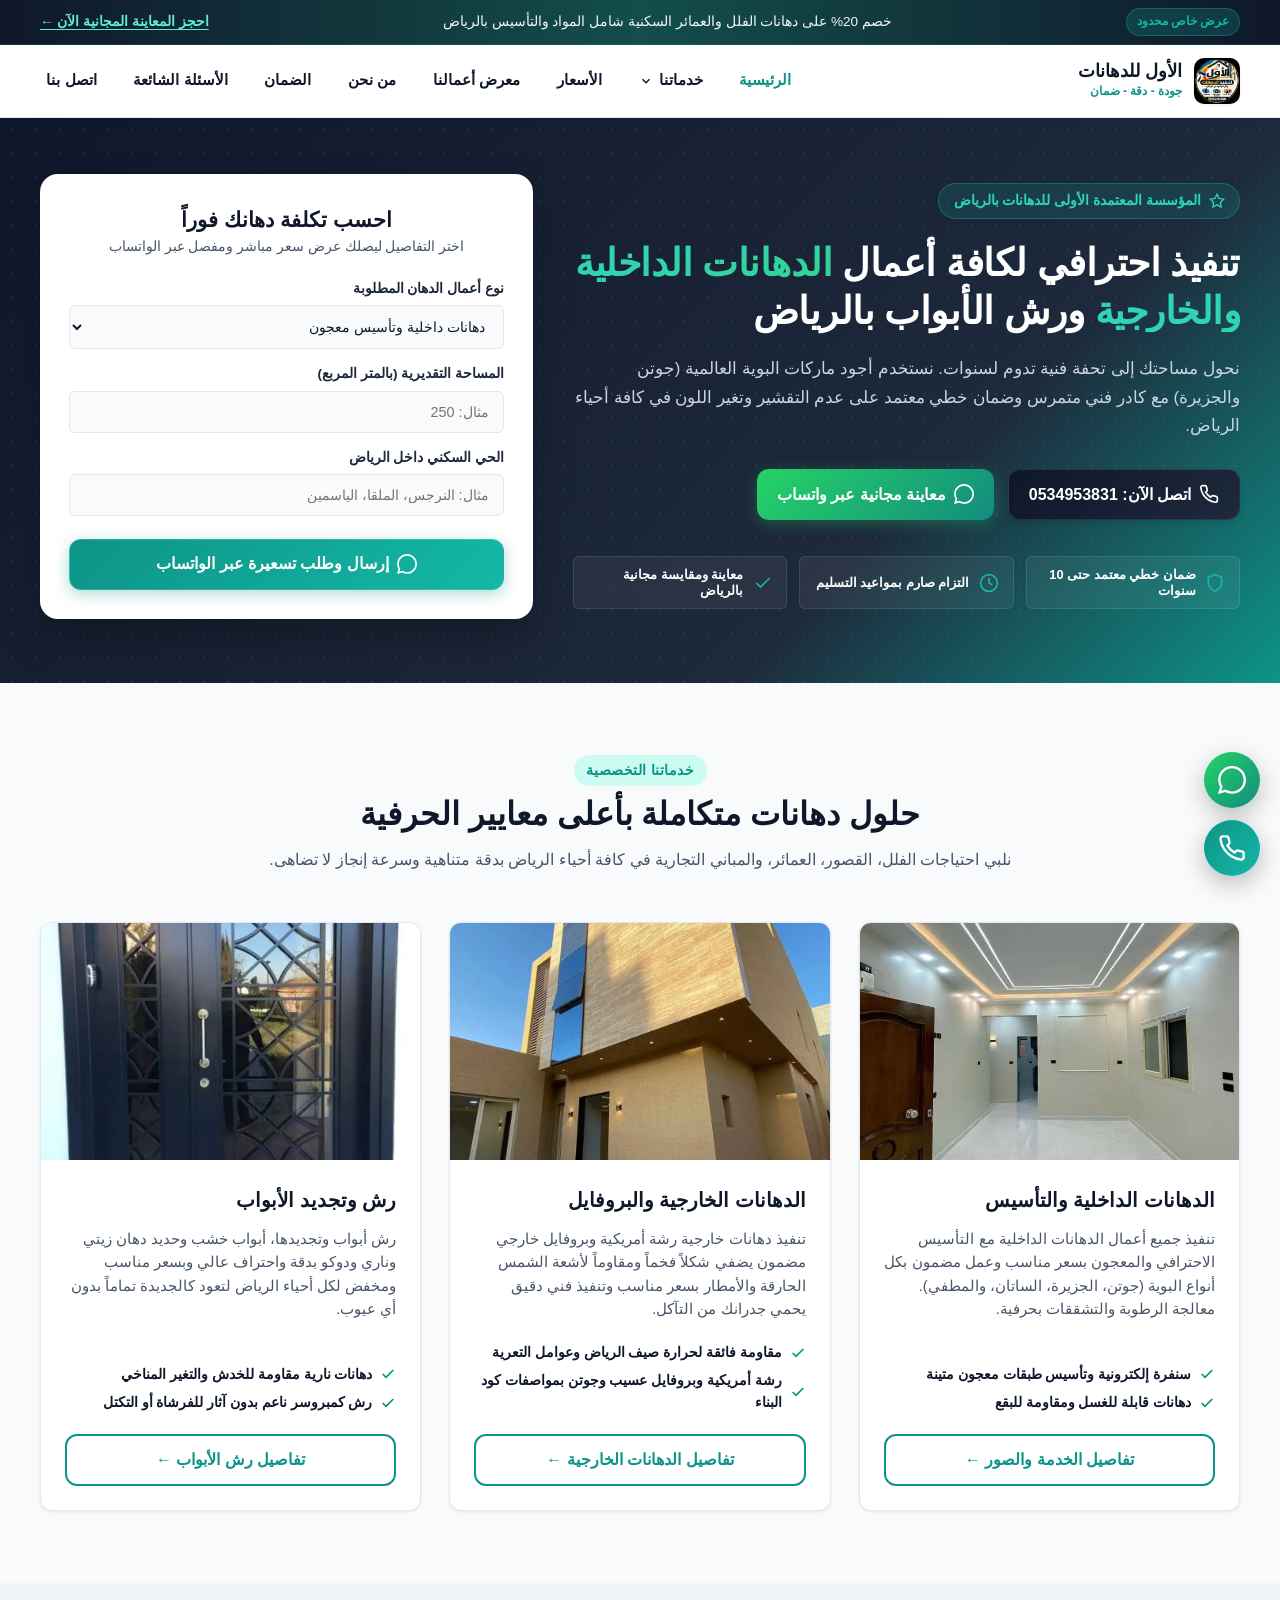
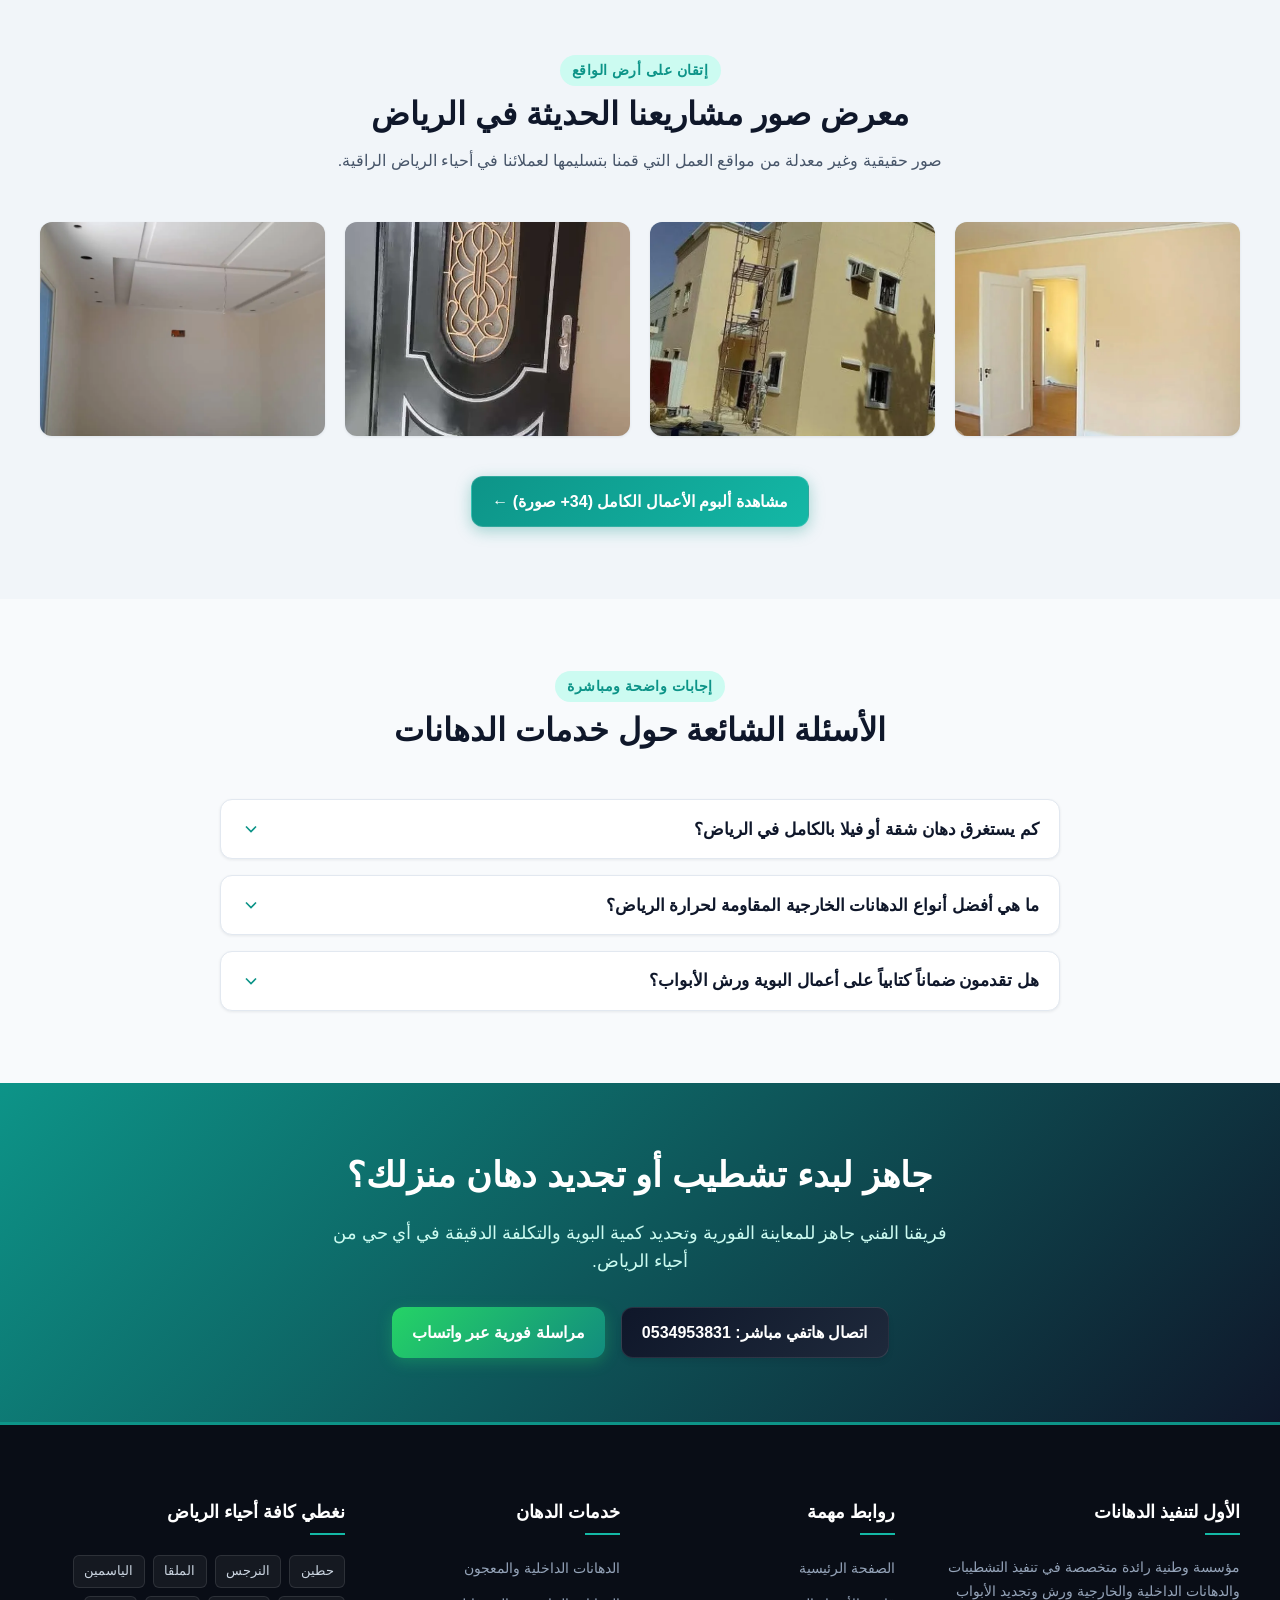
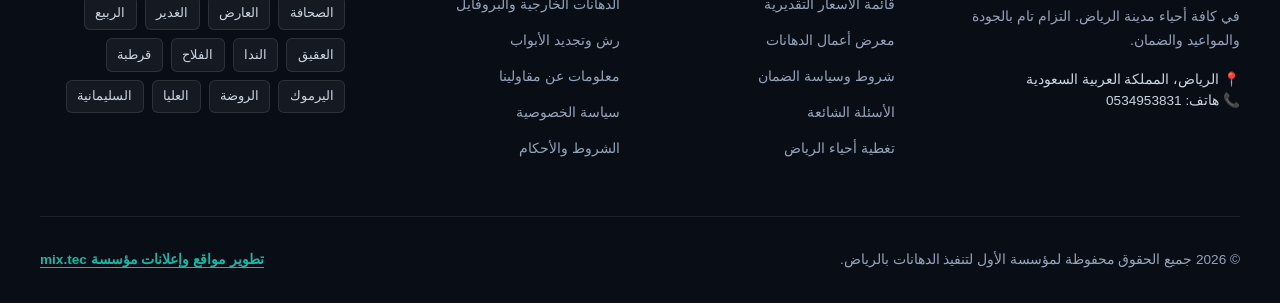
==== commit 61b99553: "Refactor comments in index.html for clarity Updated comments in HTML to be more concise and clear." ====
--- a/index.html
+++ b/index.html
@@ -19,11 +19,14 @@
   <meta property="og:image:height" content="600">
   <meta property="og:locale" content="ar_SA">
 
-  <!-- Twitter Cards -->
-  <meta name="twitter:card" content="summary_large_image">
-  <meta name="twitter:title" content="الأول لتنفيذ الدهانات بكل أنواعها في الرياض">
-  <meta name="twitter:description" content="أفضل مقاول ومعلم دهانات بالرياض. دقة بالمواعيد وضمان كتابي على كافة الأعمال.">
-  <meta name="twitter:image" content="https://painting-riyadh.pages.dev/images/logo_result.webp">
+  <!-- Google tag (gtag.js) - أساسي للتعرف على الإحالة في Tag Assistant -->
+  <script async src="https://www.googletagmanager.com/gtag/js?id=AW-17812962041"></script>
+  <script>
+    window.dataLayer = window.dataLayer || [];
+    function gtag(){dataLayer.push(arguments);}
+    gtag('js', new Date());
+    gtag('config', 'AW-17812962041');
+  </script>
 
   <!-- Icons & CSS -->
   <link rel="icon" type="image/webp" href="/images/logo_result.webp">
@@ -252,7 +255,7 @@
         </div>
 
         <div class="cards-grid">
-          <!-- الخدمة 1: الدهانات الداخلية -->
+          <!-- الخدمة 1 -->
           <article class="service-card">
             <div class="service-card-img">
               <img src="/images/interior-paint (1)_result.webp" alt="تنفيذ دهانات داخلية ومعجون في الرياض" loading="lazy">
@@ -276,7 +279,7 @@
             </div>
           </article>
 
-          <!-- الخدمة 2: الدهانات الخارجية -->
+          <!-- الخدمة 2 -->
           <article class="service-card">
             <div class="service-card-img">
               <img src="/images/Exterior-Painting(1)_result_result.webp" alt="دهانات بروفايل ورشة خارجية لواجهات المباني بالرياض" loading="lazy">
@@ -300,7 +303,7 @@
             </div>
           </article>
 
-          <!-- الخدمة 3: رش الأبواب -->
+          <!-- الخدمة 3 -->
           <article class="service-card">
             <div class="service-card-img">
               <img src="/images/door-paint (1)_result.webp" alt="رش أبواب خشب وحديد بوية فرن وناري بالرياض" loading="lazy">
@@ -327,7 +330,7 @@
       </div>
     </section>
 
-    <!-- قسم نماذج من الأعمال السابقة -->
+    <!-- قسم نماذج الأعمال -->
     <section class="section section-alt">
       <div class="container">
         <div class="section-header">
@@ -361,7 +364,7 @@
       </div>
     </section>
 
-    <!-- قسم الأسئلة المتكررة السريعة -->
+    <!-- قسم الأسئلة المتكررة -->
     <section class="section">
       <div class="container">
         <div class="section-header">
@@ -403,7 +406,7 @@
       </div>
     </section>
 
-    <!-- بانر الحث على اتخاذ إجراء النهائي -->
+    <!-- بانر الحث على إجراء -->
     <section style="background: linear-gradient(135deg, #0d9488 0%, #0f172a 100%); color: #ffffff; padding: 4rem 0; text-align: center;">
       <div class="container">
         <h2 style="font-size: 2.2rem; font-weight: 800; margin-bottom: 1rem;">جاهز لبدء تشطيب أو تجديد دهان منزلك؟</h2>
@@ -426,7 +429,6 @@
   <footer class="site-footer">
     <div class="container">
       <div class="footer-grid">
-        <!-- نبذة -->
         <div>
           <h4 class="footer-col-title">الأول لتنفيذ الدهانات</h4>
           <p style="font-size: 0.9rem; line-height: 1.7; color: #94a3b8; margin-bottom: 1rem;">
@@ -438,7 +440,6 @@
           </div>
         </div>
 
-        <!-- روابط سريعة -->
         <div>
           <h4 class="footer-col-title">روابط مهمة</h4>
           <ul class="footer-links-list">
@@ -451,7 +452,6 @@
           </ul>
         </div>
 
-        <!-- خدماتنا -->
         <div>
           <h4 class="footer-col-title">خدمات الدهان</h4>
           <ul class="footer-links-list">
@@ -464,7 +464,6 @@
           </ul>
         </div>
 
-        <!-- سحابة أحياء الرياض الـ 16 -->
         <div>
           <h4 class="footer-col-title">نغطي كافة أحياء الرياض</h4>
           <div class="neighborhood-cloud">
@@ -488,7 +487,6 @@
         </div>
       </div>
 
-      <!-- أسفل الفوتر وتوقيع المطور مع التوسيط التام -->
       <div class="footer-bottom">
         <div>&copy; 2026 جميع الحقوق محفوظة لمؤسسة الأول لتنفيذ الدهانات بالرياض.</div>
         <div>
@@ -500,7 +498,7 @@
     </div>
   </footer>
 
-  <!-- الأزرار العائمة جهة اليمين -->
+  <!-- الأزرار العائمة -->
   <div class="floating-contact-right">
     <a href="https://wa.me/966534953831?text=مرحباً،%20أود%20الاستفسار%20عن%20دهانات%20بالرياض" 
        class="floating-btn floating-whatsapp" 
@@ -516,7 +514,6 @@
     </a>
   </div>
 
-  <!-- زر الصعود للأعلى جهة اليسار -->
   <button class="floating-scroll-left" id="scrollTopBtn" aria-label="الرجوع لأعلى الصفحة">
     <svg width="24" height="24" viewBox="0 0 24 24" fill="none" stroke="currentColor" stroke-width="2.5"><polyline points="18 15 12 9 6 15"></polyline></svg>
   </button>
--- a/style.css
+++ b/style.css
@@ -0,0 +1,1162 @@
+/* ==========================================================================
+   Identity: Modern Slate & Electric Teal
+   Palette: Primary: #0f172a | Secondary: #0d9488 | Accent: #059669 | Teal: #14b8a6
+   ========================================================================== */
+
+:root {
+  --primary: #0f172a;
+  --primary-light: #1e293b;
+  --secondary: #0d9488;
+  --secondary-hover: #0f766e;
+  --accent: #059669;
+  --accent-hover: #047857;
+  --teal: #14b8a6;
+  --teal-light: #ccfbf1;
+  --bg-light: #f8fafc;
+  --bg-white: #ffffff;
+  --text-main: #0f172a;
+  --text-muted: #475569;
+  --text-light: #94a3b8;
+  --border-color: #e2e8f0;
+  --border-focus: #14b8a6;
+  --shadow-sm: 0 1px 3px rgba(15, 23, 42, 0.08);
+  --shadow-md: 0 4px 6px -1px rgba(15, 23, 42, 0.1), 0 2px 4px -2px rgba(15, 23, 42, 0.06);
+  --shadow-lg: 0 10px 25px -3px rgba(15, 23, 42, 0.12), 0 4px 6px -4px rgba(15, 23, 42, 0.08);
+  --shadow-glow: 0 0 20px rgba(20, 184, 166, 0.35);
+  --transition: all 0.25s cubic-bezier(0.4, 0, 0.2, 1);
+  --radius-sm: 6px;
+  --radius-md: 12px;
+  --radius-lg: 18px;
+  --radius-full: 9999px;
+  --font-family: -apple-system, BlinkMacSystemFont, "Segoe UI", Roboto, "Helvetica Neue", Arial, sans-serif;
+}
+
+*, *::before, *::after {
+  box-sizing: border-box;
+  margin: 0;
+  padding: 0;
+}
+
+html {
+  direction: rtl;
+  text-align: right;
+  font-family: var(--font-family);
+  font-size: 16px;
+  line-height: 1.6;
+  background-color: var(--bg-light);
+  color: var(--text-main);
+  scroll-behavior: smooth;
+  -webkit-text-size-adjust: 100%;
+}
+
+body {
+  min-height: 100vh;
+  display: flex;
+  flex-direction: column;
+  overflow-x: hidden;
+}
+
+img {
+  max-width: 100%;
+  height: auto;
+  display: block;
+}
+
+a {
+  color: inherit;
+  text-decoration: none;
+  transition: var(--transition);
+}
+
+ul, ol {
+  list-style: none;
+}
+
+button, input, select, textarea {
+  font-family: inherit;
+  font-size: inherit;
+  color: inherit;
+  border: none;
+  outline: none;
+  background: none;
+}
+
+.container {
+  width: 100%;
+  max-width: 1240px;
+  margin-left: auto;
+  margin-right: auto;
+  padding-left: 1.25rem;
+  padding-right: 1.25rem;
+}
+
+/* ==========================================================================
+   2. الأزرار ومعايير الجوال (Mobile CRO & Text Wrapping)
+   ========================================================================== */
+.btn {
+  display: inline-flex;
+  align-items: center;
+  justify-content: center;
+  gap: 0.5rem;
+  text-align: center;
+  font-weight: 700;
+  font-size: 1rem;
+  border-radius: var(--radius-md);
+  cursor: pointer;
+  transition: var(--transition);
+  /* المعايير الصارمة لمنع قص النصوص في الهواتف الصغيرة */
+  white-space: normal !important;
+  line-height: 1.35 !important;
+  padding: 0.85rem 1.25rem !important;
+  word-break: normal !important;
+  min-height: 50px !important;
+  text-decoration: none;
+}
+
+.btn-primary {
+  background: linear-gradient(135deg, var(--secondary) 0%, var(--teal) 100%);
+  color: var(--bg-white);
+  box-shadow: 0 4px 15px rgba(13, 148, 136, 0.35);
+  border: 1px solid rgba(255, 255, 255, 0.15);
+}
+
+.btn-primary:hover {
+  background: linear-gradient(135deg, var(--secondary-hover) 0%, var(--secondary) 100%);
+  box-shadow: var(--shadow-glow);
+  transform: translateY(-2px);
+}
+
+.btn-whatsapp {
+  background: linear-gradient(135deg, #25D366 0%, #128C7E 100%);
+  color: var(--bg-white);
+  box-shadow: 0 4px 15px rgba(37, 211, 102, 0.3);
+}
+
+.btn-whatsapp:hover {
+  background: linear-gradient(135deg, #1fb855 0%, #0d7367 100%);
+  transform: translateY(-2px);
+}
+
+.btn-call {
+  background: linear-gradient(135deg, var(--primary) 0%, var(--primary-light) 100%);
+  color: var(--bg-white);
+  border: 1px solid rgba(255, 255, 255, 0.1);
+  box-shadow: var(--shadow-md);
+}
+
+.btn-call:hover {
+  background: var(--primary-light);
+  transform: translateY(-2px);
+}
+
+.btn-outline {
+  border: 2px solid var(--secondary);
+  color: var(--secondary);
+  background: transparent;
+}
+
+.btn-outline:hover {
+  background-color: var(--secondary);
+  color: var(--bg-white);
+}
+
+.btn-accent {
+  background: linear-gradient(135deg, var(--accent) 0%, #10b981 100%);
+  color: var(--bg-white);
+  box-shadow: 0 4px 14px rgba(5, 150, 105, 0.35);
+}
+
+.btn-accent:hover {
+  background: var(--accent-hover);
+  transform: translateY(-2px);
+}
+
+.btn svg {
+  flex-shrink: 0;
+  width: 20px;
+  height: 20px;
+}
+
+/* ==========================================================================
+   3. شريط الإعلانات الترويجي العلوي (Top Announcement Bar)
+   ========================================================================== */
+.top-bar {
+  background: linear-gradient(90deg, var(--primary) 0%, #134e4a 50%, var(--primary) 100%);
+  color: #f1f5f9;
+  font-size: 0.85rem;
+  padding: 0.5rem 0;
+  border-bottom: 1px solid rgba(20, 184, 166, 0.2);
+}
+
+.top-bar-content {
+  display: flex;
+  align-items: center;
+  justify-content: space-between;
+  gap: 1rem;
+  flex-wrap: wrap;
+}
+
+.top-bar-badge {
+  display: inline-flex;
+  align-items: center;
+  gap: 0.35rem;
+  background: rgba(20, 184, 166, 0.2);
+  color: var(--teal);
+  padding: 0.2rem 0.6rem;
+  border-radius: var(--radius-full);
+  font-size: 0.75rem;
+  font-weight: 700;
+  border: 1px solid rgba(20, 184, 166, 0.3);
+}
+
+.top-bar-link {
+  color: #5eead4;
+  font-weight: 600;
+  display: inline-flex;
+  align-items: center;
+  gap: 0.25rem;
+  text-decoration: underline;
+  text-underline-offset: 3px;
+}
+
+.top-bar-link:hover {
+  color: #ffffff;
+}
+
+/* ==========================================================================
+   4. الهيدر والقائمة (Header & Navigation)
+   ========================================================================== */
+.site-header {
+  position: sticky;
+  top: 0;
+  z-index: 1000;
+  background: rgba(255, 255, 255, 0.96);
+  backdrop-filter: blur(12px);
+  -webkit-backdrop-filter: blur(12px);
+  border-bottom: 1px solid var(--border-color);
+  box-shadow: var(--shadow-sm);
+  transition: var(--transition);
+}
+
+.header-container {
+  display: flex;
+  align-items: center;
+  justify-content: space-between;
+  height: 72px;
+}
+
+.brand-logo {
+  display: flex;
+  align-items: center;
+  gap: 0.75rem;
+  text-decoration: none;
+}
+
+.brand-logo img {
+  width: 46px;
+  height: 46px;
+  border-radius: 10px;
+  object-fit: cover;
+  box-shadow: var(--shadow-sm);
+}
+
+.brand-title {
+  display: flex;
+  flex-direction: column;
+}
+
+.brand-name {
+  font-weight: 800;
+  font-size: 1.15rem;
+  color: var(--primary);
+  line-height: 1.2;
+}
+
+.brand-tagline {
+  font-size: 0.75rem;
+  color: var(--secondary);
+  font-weight: 600;
+}
+
+/* سطح المكتب */
+.nav-desktop {
+  display: flex;
+  align-items: center;
+  gap: 1.5rem;
+}
+
+.nav-desktop > li {
+  position: relative;
+}
+
+.nav-link {
+  font-weight: 600;
+  font-size: 0.95rem;
+  color: var(--text-main);
+  padding: 0.5rem 0.4rem;
+  display: inline-flex;
+  align-items: center;
+  gap: 0.35rem;
+}
+
+.nav-link:hover, .nav-link.active {
+  color: var(--secondary);
+}
+
+/* القائمة المنسدلة في سطح المكتب */
+.dropdown-menu {
+  position: absolute;
+  top: 100%;
+  right: 0;
+  width: 260px;
+  background: var(--bg-white);
+  border-radius: var(--radius-md);
+  box-shadow: var(--shadow-lg);
+  border: 1px solid var(--border-color);
+  padding: 0.5rem;
+  opacity: 0;
+  visibility: hidden;
+  transform: translateY(12px);
+  transition: var(--transition);
+  z-index: 1001;
+}
+
+.nav-desktop > li:hover .dropdown-menu,
+.nav-desktop > li:focus-within .dropdown-menu {
+  opacity: 1;
+  visibility: visible;
+  transform: translateY(0);
+}
+
+.dropdown-link {
+  display: flex;
+  align-items: center;
+  gap: 0.6rem;
+  padding: 0.65rem 0.85rem;
+  border-radius: var(--radius-sm);
+  color: var(--text-main);
+  font-weight: 600;
+  font-size: 0.9rem;
+}
+
+.dropdown-link:hover {
+  background-color: var(--bg-light);
+  color: var(--secondary);
+  padding-right: 1.1rem;
+}
+
+.dropdown-chevron {
+  transition: transform 0.25s ease;
+}
+
+.nav-desktop > li:hover .dropdown-chevron {
+  transform: rotate(180deg);
+}
+
+/* زر همبرغر الجوال */
+.menu-toggle {
+  display: none;
+  flex-direction: column;
+  justify-content: center;
+  align-items: center;
+  gap: 5px;
+  width: 44px;
+  height: 40px;
+  padding: 4px;
+  border-radius: var(--radius-sm);
+  border: 1px solid var(--border-color);
+  background: var(--bg-light);
+  cursor: pointer;
+  z-index: 1010;
+}
+
+.menu-toggle .bar {
+  display: block;
+  width: 24px;
+  height: 2.5px;
+  background-color: var(--primary);
+  border-radius: 3px;
+  transition: var(--transition);
+}
+
+.menu-toggle.active .bar:nth-child(1) {
+  transform: translateY(7.5px) rotate(45deg);
+}
+
+.menu-toggle.active .bar:nth-child(2) {
+  opacity: 0;
+}
+
+.menu-toggle.active .bar:nth-child(3) {
+  transform: translateY(-7.5px) rotate(-45deg);
+}
+
+/* درج التنقل للجوال */
+.mobile-drawer {
+  position: fixed;
+  top: 0;
+  right: -100%;
+  width: 82%;
+  max-width: 320px;
+  height: 100vh;
+  background: var(--bg-white);
+  box-shadow: -5px 0 25px rgba(0, 0, 0, 0.15);
+  z-index: 1005;
+  padding: 5rem 1.25rem 2rem;
+  overflow-y: auto;
+  transition: right 0.35s cubic-bezier(0.4, 0, 0.2, 1);
+  display: flex;
+  flex-direction: column;
+  justify-content: space-between;
+}
+
+.mobile-drawer.active {
+  right: 0;
+}
+
+.drawer-backdrop {
+  position: fixed;
+  inset: 0;
+  background: rgba(15, 23, 42, 0.6);
+  backdrop-filter: blur(4px);
+  z-index: 1004;
+  opacity: 0;
+  visibility: hidden;
+  transition: var(--transition);
+}
+
+.drawer-backdrop.active {
+  opacity: 1;
+  visibility: visible;
+}
+
+.mobile-nav-list {
+  display: flex;
+  flex-direction: column;
+  gap: 0.5rem;
+}
+
+.mobile-nav-link {
+  display: flex;
+  align-items: center;
+  justify-content: space-between;
+  padding: 0.75rem 0.5rem;
+  font-weight: 700;
+  font-size: 1rem;
+  color: var(--text-main);
+  border-radius: var(--radius-sm);
+  width: 100%;
+}
+
+.mobile-nav-link:hover, .mobile-nav-link.active {
+  background: var(--bg-light);
+  color: var(--secondary);
+}
+
+/* أكورديون الخدمات في درج الموبايل */
+.mobile-accordion-toggle {
+  cursor: pointer;
+}
+
+.mobile-accordion-content {
+  max-height: 0;
+  overflow: hidden;
+  transition: max-height 0.35s ease-out;
+  background-color: var(--bg-light);
+  border-radius: var(--radius-sm);
+  margin-top: 0.25rem;
+}
+
+.mobile-accordion-content.open {
+  max-height: 250px;
+}
+
+.mobile-accordion-content a {
+  display: block;
+  padding: 0.65rem 1rem;
+  font-size: 0.9rem;
+  font-weight: 600;
+  color: var(--text-muted);
+  border-bottom: 1px solid rgba(226, 232, 240, 0.6);
+}
+
+.mobile-accordion-content a:hover {
+  color: var(--secondary);
+}
+
+.mobile-drawer-cta {
+  display: flex;
+  flex-direction: column;
+  gap: 0.75rem;
+  margin-top: 2rem;
+  padding-top: 1.5rem;
+  border-top: 1px solid var(--border-color);
+}
+
+/* ==========================================================================
+   5. قسم الهيرو وبطاقات الثقة (Hero Section)
+   ========================================================================== */
+.hero-section {
+  position: relative;
+  background: linear-gradient(135deg, #0f172a 0%, #1e293b 70%, #0d9488 100%);
+  color: var(--bg-white);
+  padding: 3.5rem 0 4rem;
+  overflow: hidden;
+}
+
+.hero-section::after {
+  content: "";
+  position: absolute;
+  inset: 0;
+  background-image: radial-gradient(rgba(20, 184, 166, 0.15) 1px, transparent 1px);
+  background-size: 24px 24px;
+  pointer-events: none;
+}
+
+.hero-grid {
+  position: relative;
+  z-index: 2;
+  display: grid;
+  grid-template-columns: 1.15fr 0.85fr;
+  gap: 2.5rem;
+  align-items: center;
+}
+
+.hero-content {
+  display: flex;
+  flex-direction: column;
+  gap: 1.25rem;
+}
+
+.hero-badge {
+  display: inline-flex;
+  align-items: center;
+  gap: 0.5rem;
+  align-self: flex-start;
+  padding: 0.4rem 0.9rem;
+  border-radius: var(--radius-full);
+  background: rgba(20, 184, 166, 0.15);
+  border: 1px solid rgba(20, 184, 166, 0.35);
+  color: #2dd4bf;
+  font-size: 0.85rem;
+  font-weight: 700;
+}
+
+.hero-title {
+  font-size: 2.4rem;
+  font-weight: 900;
+  line-height: 1.25;
+  letter-spacing: -0.5px;
+}
+
+.hero-title span {
+  background: linear-gradient(135deg, #2dd4bf 0%, #34d399 100%);
+  -webkit-background-clip: text;
+  -webkit-text-fill-color: transparent;
+}
+
+.hero-desc {
+  font-size: 1.05rem;
+  color: #cbd5e1;
+  line-height: 1.7;
+}
+
+.hero-ctas {
+  display: flex;
+  gap: 0.85rem;
+  flex-wrap: wrap;
+  margin-top: 0.5rem;
+}
+
+/* بطاقات الثقة السريعة في الهيرو */
+.trust-badges-hero {
+  display: grid;
+  grid-template-columns: repeat(3, 1fr);
+  gap: 0.75rem;
+  margin-top: 1rem;
+}
+
+.trust-badge-item {
+  display: flex;
+  align-items: center;
+  gap: 0.6rem;
+  background: rgba(255, 255, 255, 0.06);
+  border: 1px solid rgba(255, 255, 255, 0.1);
+  padding: 0.65rem 0.85rem;
+  border-radius: var(--radius-sm);
+  backdrop-filter: blur(4px);
+}
+
+.trust-badge-item svg {
+  color: var(--teal);
+  flex-shrink: 0;
+  width: 20px;
+  height: 20px;
+}
+
+.trust-badge-text {
+  font-size: 0.8rem;
+  font-weight: 600;
+  line-height: 1.2;
+}
+
+/* بطاقة حاسبة التسعيرة بالهيرو */
+.hero-quote-card {
+  background: var(--bg-white);
+  color: var(--text-main);
+  padding: 1.75rem;
+  border-radius: var(--radius-lg);
+  box-shadow: 0 20px 40px rgba(0, 0, 0, 0.25);
+  border: 1px solid rgba(255, 255, 255, 0.8);
+}
+
+.quote-card-header {
+  margin-bottom: 1.25rem;
+  text-align: center;
+}
+
+.quote-card-header h3 {
+  font-size: 1.3rem;
+  font-weight: 800;
+  color: var(--primary);
+}
+
+.quote-card-header p {
+  font-size: 0.85rem;
+  color: var(--text-muted);
+}
+
+.quote-form {
+  display: flex;
+  flex-direction: column;
+  gap: 0.9rem;
+}
+
+.form-group {
+  display: flex;
+  flex-direction: column;
+  gap: 0.35rem;
+}
+
+.form-label {
+  font-size: 0.85rem;
+  font-weight: 700;
+  color: var(--primary-light);
+}
+
+.form-input, .form-select {
+  width: 100%;
+  padding: 0.75rem 0.9rem;
+  border: 1px solid var(--border-color);
+  border-radius: var(--radius-sm);
+  background-color: var(--bg-light);
+  font-size: 0.9rem;
+  color: var(--text-main);
+  transition: var(--transition);
+}
+
+.form-input:focus, .form-select:focus {
+  border-color: var(--border-focus);
+  background-color: var(--bg-white);
+  box-shadow: 0 0 0 3px rgba(20, 184, 166, 0.15);
+}
+
+/* ==========================================================================
+   6. الأقسام العامة، الشبكات، والبطاقات (General Layouts)
+   ========================================================================== */
+.section {
+  padding: 4.5rem 0;
+}
+
+.section-alt {
+  background-color: #f1f5f9;
+}
+
+.section-header {
+  text-align: center;
+  max-width: 760px;
+  margin: 0 auto 3rem;
+}
+
+.section-subtitle {
+  display: inline-block;
+  color: var(--secondary);
+  font-weight: 800;
+  font-size: 0.9rem;
+  text-transform: uppercase;
+  letter-spacing: 0.5px;
+  margin-bottom: 0.5rem;
+  background: var(--teal-light);
+  padding: 0.25rem 0.75rem;
+  border-radius: var(--radius-full);
+}
+
+.section-title {
+  font-size: 2rem;
+  font-weight: 800;
+  color: var(--primary);
+  line-height: 1.3;
+  margin-bottom: 0.75rem;
+}
+
+.section-desc {
+  font-size: 1rem;
+  color: var(--text-muted);
+  line-height: 1.65;
+}
+
+/* شبكة الخدمات والبطاقات */
+.cards-grid {
+  display: grid;
+  grid-template-columns: repeat(auto-fit, minmax(320px, 1fr));
+  gap: 1.75rem;
+}
+
+.service-card {
+  background: var(--bg-white);
+  border-radius: var(--radius-md);
+  border: 1px solid var(--border-color);
+  overflow: hidden;
+  box-shadow: var(--shadow-sm);
+  transition: var(--transition);
+  display: flex;
+  flex-direction: column;
+}
+
+.service-card:hover {
+  transform: translateY(-5px);
+  box-shadow: var(--shadow-lg);
+  border-color: var(--teal);
+}
+
+.service-card-img {
+  position: relative;
+  aspect-ratio: 16 / 10;
+  overflow: hidden;
+  background-color: #cbd5e1;
+}
+
+.service-card-img img {
+  width: 100%;
+  height: 100%;
+  object-fit: cover;
+  transition: transform 0.4s ease;
+}
+
+.service-card:hover .service-card-img img {
+  transform: scale(1.05);
+}
+
+.service-card-body {
+  padding: 1.5rem;
+  display: flex;
+  flex-direction: column;
+  flex-grow: 1;
+  gap: 0.75rem;
+}
+
+.service-card-title {
+  font-size: 1.25rem;
+  font-weight: 800;
+  color: var(--primary);
+}
+
+.service-card-desc {
+  font-size: 0.92rem;
+  color: var(--text-muted);
+  line-height: 1.6;
+  flex-grow: 1;
+}
+
+.service-card-features {
+  display: flex;
+  flex-direction: column;
+  gap: 0.4rem;
+  margin: 0.5rem 0;
+}
+
+.service-card-feature-item {
+  display: flex;
+  align-items: center;
+  gap: 0.5rem;
+  font-size: 0.85rem;
+  color: var(--text-main);
+  font-weight: 600;
+}
+
+.service-card-feature-item svg {
+  color: var(--accent);
+  width: 16px;
+  height: 16px;
+  flex-shrink: 0;
+}
+
+/* معرض الأعمال (Galleries) */
+.gallery-grid {
+  display: grid;
+  grid-template-columns: repeat(auto-fill, minmax(280px, 1fr));
+  gap: 1.25rem;
+}
+
+.gallery-item {
+  position: relative;
+  aspect-ratio: 4 / 3;
+  border-radius: var(--radius-md);
+  overflow: hidden;
+  background-color: #e2e8f0;
+  box-shadow: var(--shadow-sm);
+}
+
+.gallery-item img {
+  width: 100%;
+  height: 100%;
+  object-fit: cover;
+  transition: transform 0.4s ease;
+}
+
+.gallery-item:hover img {
+  transform: scale(1.06);
+}
+
+.gallery-overlay {
+  position: absolute;
+  inset: 0;
+  background: linear-gradient(to top, rgba(15, 23, 42, 0.85) 0%, transparent 60%);
+  display: flex;
+  flex-direction: column;
+  justify-content: flex-end;
+  padding: 1rem;
+  color: var(--bg-white);
+  opacity: 0;
+  transition: opacity 0.3s ease;
+}
+
+.gallery-item:hover .gallery-overlay {
+  opacity: 1;
+}
+
+.gallery-title {
+  font-size: 0.95rem;
+  font-weight: 700;
+}
+
+/* ==========================================================================
+   7. الأسئلة الشائعة (FAQ Accordion)
+   ========================================================================== */
+.faq-list {
+  max-width: 840px;
+  margin: 0 auto;
+  display: flex;
+  flex-direction: column;
+  gap: 1rem;
+}
+
+.faq-card {
+  background: var(--bg-white);
+  border: 1px solid var(--border-color);
+  border-radius: var(--radius-md);
+  overflow: hidden;
+  box-shadow: var(--shadow-sm);
+}
+
+.faq-trigger {
+  width: 100%;
+  display: flex;
+  justify-content: space-between;
+  align-items: center;
+  padding: 1.15rem 1.25rem;
+  font-weight: 700;
+  font-size: 1.05rem;
+  color: var(--primary);
+  text-align: right;
+  cursor: pointer;
+  background: none;
+  transition: var(--transition);
+}
+
+.faq-trigger:hover {
+  color: var(--secondary);
+  background-color: var(--bg-light);
+}
+
+.faq-icon {
+  transition: transform 0.3s ease;
+  flex-shrink: 0;
+  color: var(--secondary);
+}
+
+.faq-card.open .faq-icon {
+  transform: rotate(180deg);
+}
+
+.faq-answer {
+  max-height: 0;
+  overflow: hidden;
+  transition: max-height 0.35s cubic-bezier(0, 1, 0, 1);
+  padding: 0 1.25rem;
+  color: var(--text-muted);
+  font-size: 0.95rem;
+  line-height: 1.7;
+}
+
+.faq-card.open .faq-answer {
+  max-height: 500px;
+  padding: 0 1.25rem 1.25rem;
+  transition: max-height 0.35s ease-in-out;
+}
+
+/* ==========================================================================
+   8. الفوتر وسحابة الأحياء (Footer & Local Neighborhood Cloud)
+   ========================================================================== */
+.site-footer {
+  background: #090d16;
+  color: #cbd5e1;
+  padding: 4.5rem 0 2rem;
+  border-top: 3px solid var(--secondary);
+  position: relative;
+}
+
+.footer-grid {
+  display: grid;
+  grid-template-columns: 1.3fr 1fr 1fr 1.3fr;
+  gap: 2.5rem;
+  margin-bottom: 3.5rem;
+}
+
+.footer-col-title {
+  color: var(--bg-white);
+  font-size: 1.15rem;
+  font-weight: 800;
+  margin-bottom: 1.25rem;
+  position: relative;
+  padding-bottom: 0.5rem;
+}
+
+.footer-col-title::after {
+  content: "";
+  position: absolute;
+  bottom: 0;
+  right: 0;
+  width: 35px;
+  height: 2px;
+  background-color: var(--teal);
+}
+
+.footer-links-list {
+  display: flex;
+  flex-direction: column;
+  gap: 0.65rem;
+}
+
+.footer-links-list a {
+  color: #94a3b8;
+  font-size: 0.9rem;
+  transition: var(--transition);
+}
+
+.footer-links-list a:hover {
+  color: var(--teal);
+  padding-right: 5px;
+}
+
+/* سحابة الأحياء (16 حياً بالرياض) */
+.neighborhood-cloud {
+  display: flex;
+  flex-wrap: wrap;
+  gap: 0.5rem;
+}
+
+.neighborhood-tag {
+  background: rgba(255, 255, 255, 0.05);
+  border: 1px solid rgba(255, 255, 255, 0.1);
+  color: #cbd5e1;
+  padding: 0.35rem 0.65rem;
+  font-size: 0.8rem;
+  border-radius: var(--radius-sm);
+  transition: var(--transition);
+}
+
+.neighborhood-tag:hover {
+  background: var(--secondary);
+  color: var(--bg-white);
+  border-color: var(--secondary);
+}
+
+/* توسيط شريط الحقوق ومسافة الأمان */
+.footer-bottom {
+  padding-top: 2rem;
+  border-top: 1px solid rgba(255, 255, 255, 0.08);
+  display: flex;
+  align-items: center;
+  justify-content: space-between;
+  font-size: 0.85rem;
+  color: var(--text-light);
+  gap: 1rem;
+}
+
+.developer-attribution {
+  color: var(--teal);
+  font-weight: 700;
+  text-decoration: underline;
+  text-underline-offset: 3px;
+}
+
+.developer-attribution:hover {
+  color: #ffffff;
+}
+
+/* ==========================================================================
+   9. الأزرار العائمة الفاخرة (Floating CTAs)
+   ========================================================================== */
+.floating-contact-right {
+  position: fixed;
+  bottom: 24px;
+  right: 20px;
+  display: flex;
+  flex-direction: column;
+  gap: 12px;
+  z-index: 999;
+}
+
+.floating-btn {
+  width: 56px;
+  height: 56px;
+  border-radius: 50%;
+  display: flex;
+  align-items: center;
+  justify-content: center;
+  color: #ffffff;
+  box-shadow: 0 8px 24px rgba(0, 0, 0, 0.25);
+  transition: transform 0.3s cubic-bezier(0.34, 1.56, 0.64, 1);
+  position: relative;
+}
+
+.floating-btn svg {
+  width: 28px;
+  height: 28px;
+}
+
+.floating-btn:hover {
+  transform: scale(1.1);
+}
+
+.floating-whatsapp {
+  background: linear-gradient(135deg, #25D366 0%, #128C7E 100%);
+  animation: luxury-pulse 2.2s infinite;
+}
+
+.floating-call {
+  background: linear-gradient(135deg, var(--secondary) 0%, var(--teal) 100%);
+}
+
+.floating-scroll-left {
+  position: fixed;
+  bottom: 24px;
+  left: 20px;
+  width: 48px;
+  height: 48px;
+  border-radius: 50%;
+  background: var(--primary);
+  color: #ffffff;
+  display: flex;
+  align-items: center;
+  justify-content: center;
+  box-shadow: var(--shadow-md);
+  border: 1px solid rgba(255, 255, 255, 0.15);
+  cursor: pointer;
+  z-index: 998;
+  opacity: 0;
+  visibility: hidden;
+  transform: translateY(20px);
+  transition: var(--transition);
+}
+
+.floating-scroll-left.visible {
+  opacity: 1;
+  visibility: visible;
+  transform: translateY(0);
+}
+
+.floating-scroll-left:hover {
+  background: var(--secondary);
+  transform: translateY(-4px);
+}
+
+@keyframes luxury-pulse {
+  0% {
+    box-shadow: 0 0 0 0 rgba(37, 211, 102, 0.7);
+  }
+  70% {
+    box-shadow: 0 0 0 16px rgba(37, 211, 102, 0);
+  }
+  100% {
+    box-shadow: 0 0 0 0 rgba(37, 211, 102, 0);
+  }
+}
+
+/* ==========================================================================
+   10. استجابة الجوال الصارمة (Responsive Breakpoints)
+   ========================================================================== */
+@media (max-width: 992px) {
+  .nav-desktop {
+    display: none;
+  }
+  .menu-toggle {
+    display: flex;
+  }
+  .hero-grid {
+    grid-template-columns: 1fr;
+    gap: 2rem;
+  }
+  .footer-grid {
+    grid-template-columns: 1fr 1fr;
+  }
+}
+
+@media (max-width: 768px) {
+  .top-bar-content {
+    justify-content: center;
+    text-align: center;
+  }
+  .hero-title {
+    font-size: 1.85rem;
+  }
+  .trust-badges-hero {
+    grid-template-columns: 1fr;
+  }
+  .footer-grid {
+    grid-template-columns: 1fr;
+    gap: 2rem;
+  }
+  
+  /* معيار مسافة الأمان وتوسيط الفوتر في الموبايل بنسبة 100% */
+  .site-footer {
+    padding-bottom: 130px !important;
+  }
+  .footer-bottom {
+    text-align: center !important;
+    justify-content: center !important;
+    flex-direction: column !important;
+    gap: 0.75rem !important;
+  }
+  
+  .floating-contact-right {
+    bottom: 18px;
+    right: 14px;
+    gap: 10px;
+  }
+  .floating-btn {
+    width: 50px;
+    height: 50px;
+  }
+  .floating-btn svg {
+    width: 24px;
+    height: 24px;
+  }
+  .floating-scroll-left {
+    bottom: 18px;
+    left: 14px;
+    width: 44px;
+    height: 44px;
+  }
+}
